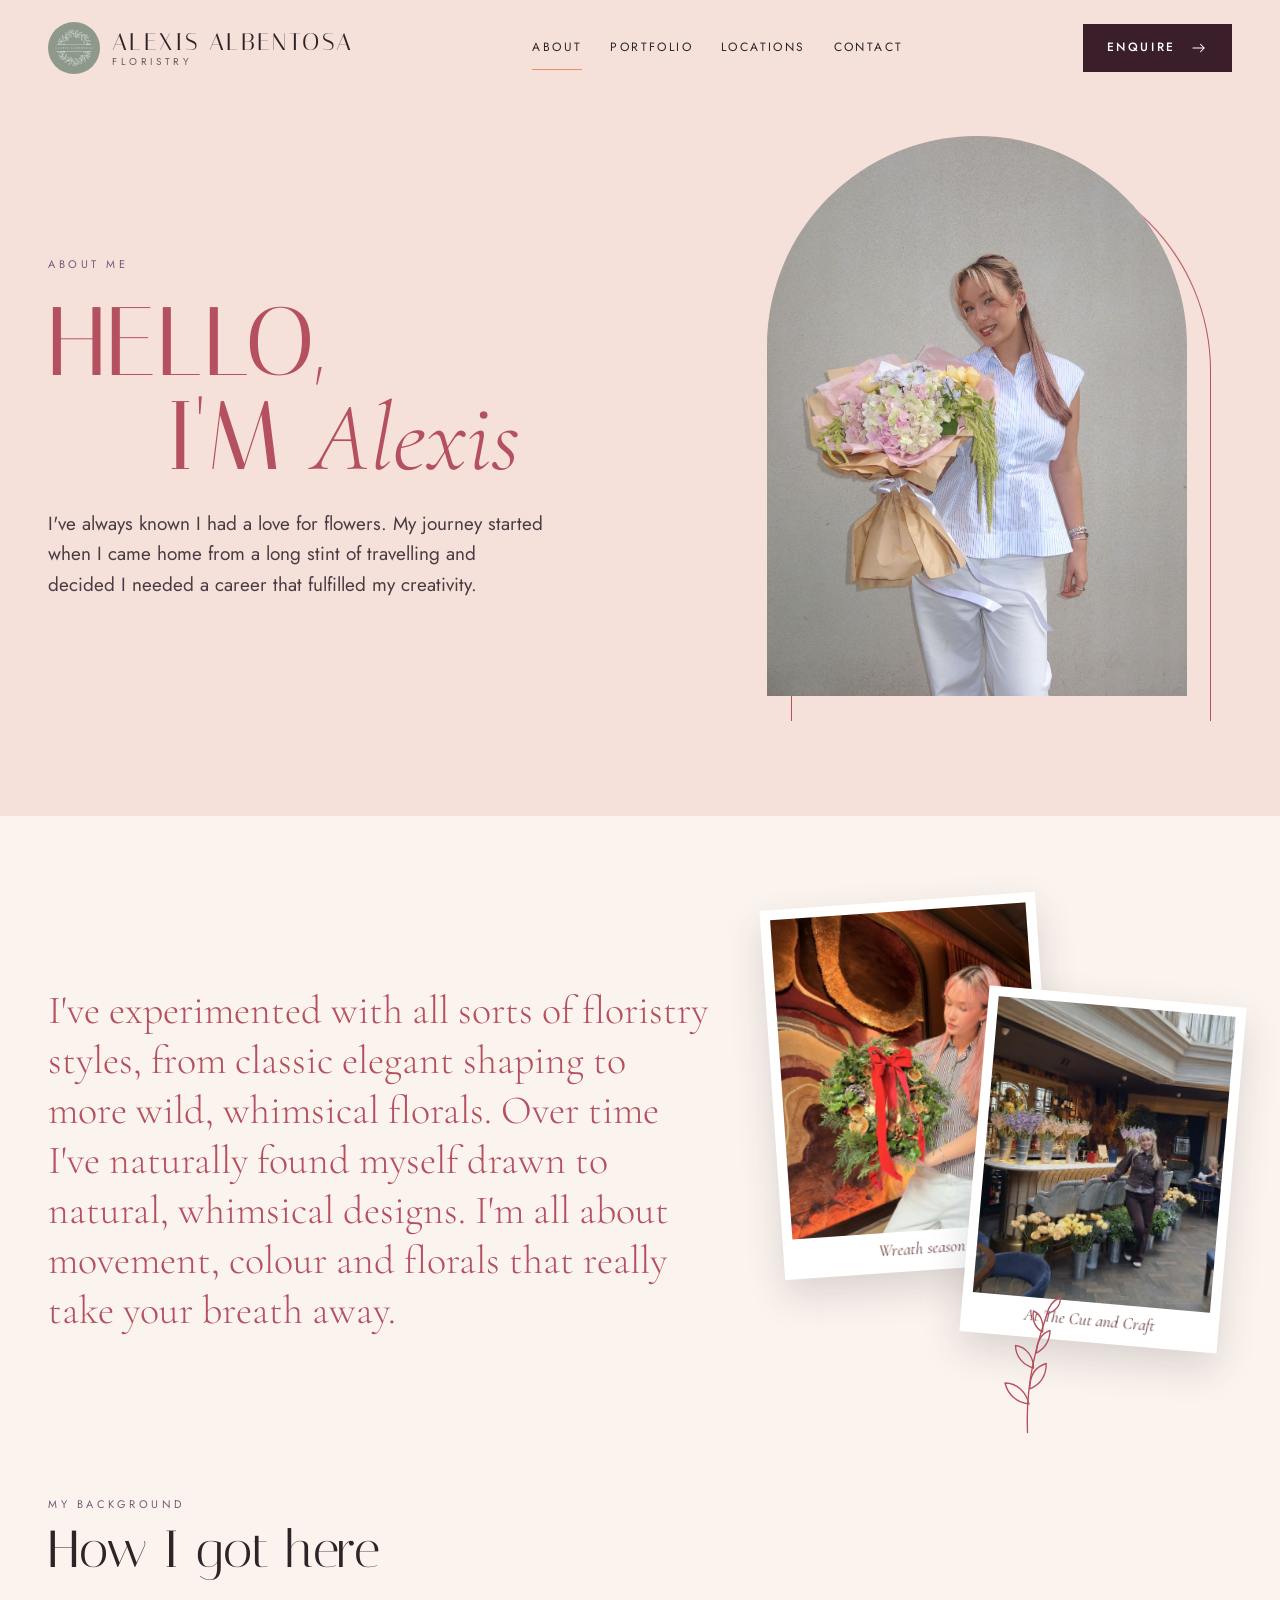
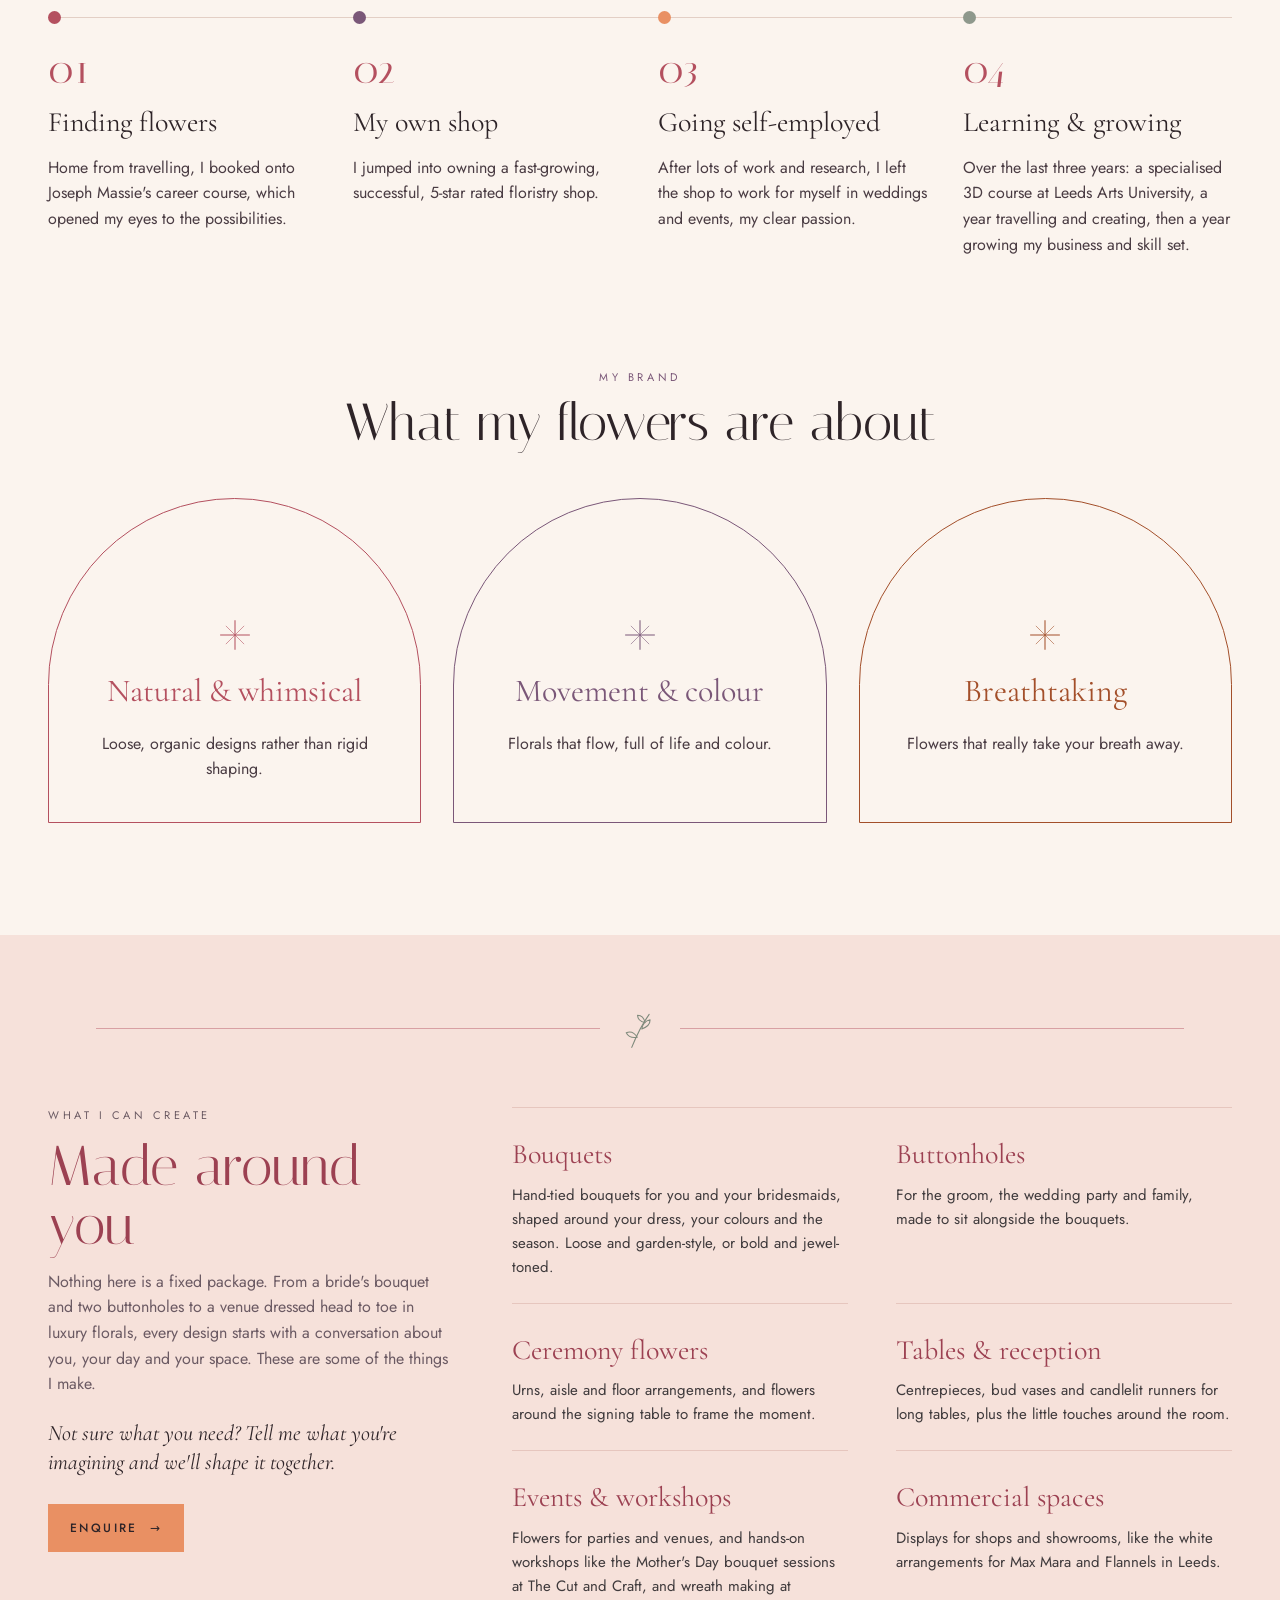
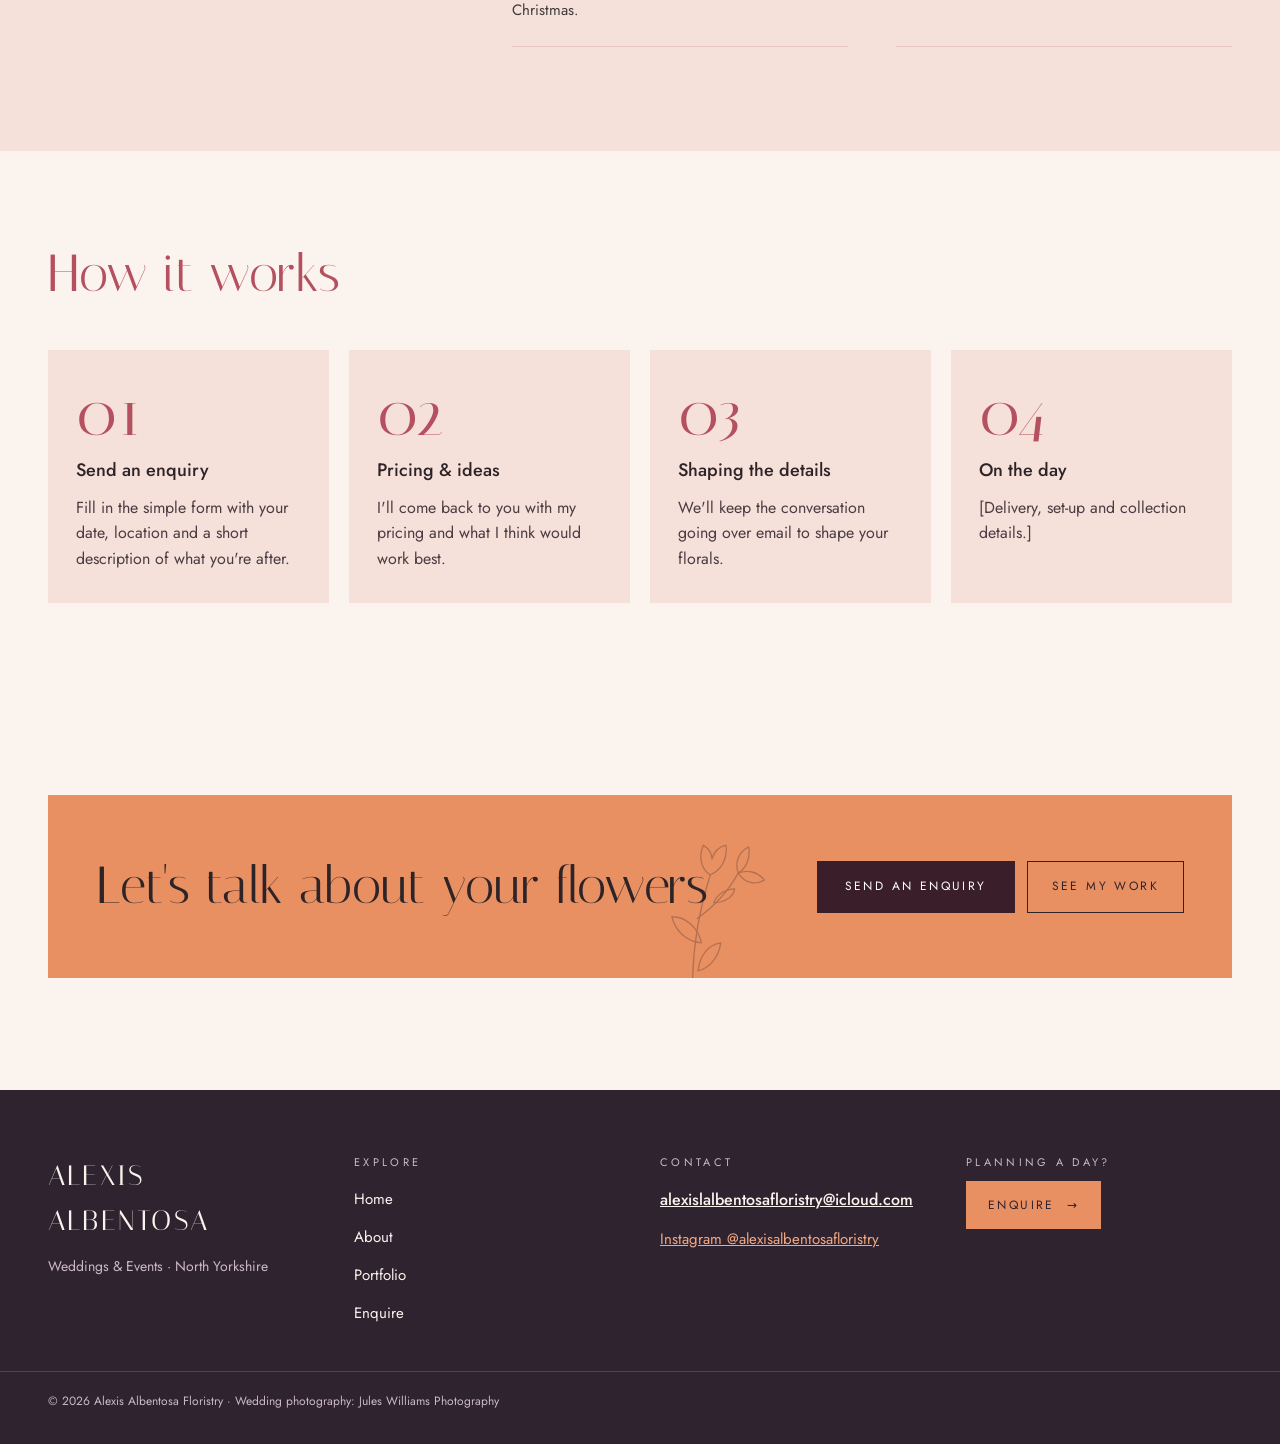
==== about.html @ 4d74b139 "Stop browsers using stale styles after an update; match headline sizes Version the stylesheet and sc" ====
<!doctype html>
<html lang="en-GB">
<head>
<meta charset="utf-8">
<meta name="viewport" content="width=device-width, initial-scale=1, viewport-fit=cover">
<title>About Alexis — brand &amp; what I make</title>
<meta name="description" content="Meet Alexis Albentosa: her story, her natural and whimsical style, what she creates and how working together works.">
<link rel="icon" href="assets/img/logo.jpg">
<link rel="preconnect" href="https://fonts.googleapis.com">
<link rel="preconnect" href="https://fonts.gstatic.com" crossorigin>
<link href="https://fonts.googleapis.com/css2?family=Italiana&amp;family=Cormorant+Garamond:ital,wght@0,300;0,400;0,500;1,300;1,400&amp;family=Jost:wght@400;500&amp;display=swap" rel="stylesheet">
<link rel="stylesheet" href="assets/css/styles.css?v=2">
<link rel="stylesheet" href="assets/css/motion.css?v=2">
<script src="assets/js/motion.js?v=2"></script>
<script src="assets/js/main.js?v=2" defer></script>
</head>
<body data-page="about">
<a class="skip-link" href="#main">Skip to content</a>

<!-- HERO (blush) -->
<div class="bg-blush">
  <header class="container site-header">
    <a class="brand" href="index.html">
      <img class="brand__logo" src="assets/img/logo.jpg" alt="Alexis Albentosa Floristry logo">
      <span class="brand__text"><span class="brand__name">Alexis Albentosa</span><span class="brand__sub">Floristry</span></span>
    </a>
    <nav class="site-nav" aria-label="Main">
      <a href="about.html" aria-current="page">About</a>
      <a href="portfolio.html">Portfolio</a>
      <a href="index.html#based">Locations</a>
      <a href="enquire.html">Contact</a>
    </nav>
    <a class="btn btn--aubergine header-cta" href="enquire.html">Enquire<svg width="18" height="18" viewBox="0 0 24 24" fill="none" stroke="currentColor" stroke-width="1.4" stroke-linecap="round" stroke-linejoin="round" aria-hidden="true"><path d="M4 12h15M14 7l5 5-5 5"/></svg></a>
    <button type="button" class="menu-btn" aria-expanded="false" aria-controls="site-drawer" aria-label="Menu">
      <svg width="26" height="14" viewBox="0 0 26 14" fill="none" stroke="currentColor" stroke-width="1.4" aria-hidden="true"><path d="M1 2h24M9 12h16"/></svg>
    </button>
  </header>

  <section class="container page-hero">
    <div class="page-hero__text">
      <p class="eyebrow">About me</p>
      <h1 class="display about-title" data-reveal="lines">
        <span>Hello,</span>
        <span class="end indent">I'm <em>Alexis</em></span>
      </h1>
      <p class="lede" data-reveal>I've always known I had a love for flowers. My journey started when I came home from a long stint of travelling and decided I needed a career that fulfilled my creativity.</p>
    </div>
    <div class="portrait-wrap">
      <div class="portrait">
        <div class="portrait__frame" aria-hidden="true" data-parallax="0.06"></div>
        <div class="photo arch tint-rose" data-bloom><img src="assets/img/photos/d16edcd1bd0f742bc64da8c0286dc173.jpg" alt="Alexis holding an oversized hand-tied bouquet" loading="lazy"></div>
      </div>
    </div>
  </section>
</div>

<main id="main">
  <!-- STORY + BACKGROUND (tabs on phones, a timeline on desktop) -->
  <section class="container story">
    <div class="story__intro">
      <p class="story__lead" data-reveal>I've experimented with all sorts of floristry styles, from classic elegant shaping to more wild, whimsical florals. Over time I've naturally found myself drawn to natural, whimsical designs. I'm all about movement, colour and florals that really take your breath away.</p>
      <div class="polaroids" role="group" aria-label="Photos of Alexis at work">
        <figure class="polaroid polaroid--a" data-parallax="0.03">
          <div class="photo"><img src="assets/img/photos/d4f5a9ab42677315caf0d96b61931836.jpg" alt="Alexis holding a Christmas wreath with a red ribbon" loading="lazy"></div>
          <figcaption>Wreath season</figcaption>
        </figure>
        <figure class="polaroid polaroid--b" data-parallax="0.08">
          <div class="photo"><img src="assets/img/photos/9e3b22141fc504bd6c6349dd900f5ee5.jpg" alt="Alexis at The Cut and Craft, surrounded by buckets of flowers" loading="lazy"></div>
          <figcaption>At The Cut and Craft</figcaption>
        </figure>
        <svg class="botanical" data-draw aria-hidden="true" width="70" height="116" viewBox="0 0 120 200" fill="none" stroke="#b4505f" stroke-width="1.8" stroke-linecap="round" stroke-linejoin="round"><path pathLength="1" d="M58 198C56 150 62 104 84 40"/><path pathLength="1" d="M60 160c-16-2-28-12-32-28 16 0 28 12 32 28z"/><path pathLength="1" d="M61 140c14-6 22-18 22-34-14 4-22 16-22 34z"/><path pathLength="1" d="M66 112c-14-4-24-16-24-30 14 2 24 14 24 30z"/><path pathLength="1" d="M70 92c12-6 18-18 18-30-12 4-18 16-18 30z"/><path pathLength="1" d="M78 64c-10-6-14-16-12-28 10 4 14 16 12 28z"/><path pathLength="1" d="M84 40c2-10 8-18 18-22 0 10-6 18-18 22z"/></svg>
      </div>
    </div>

    <div class="story__background">
      <div class="story__head">
        <svg class="botanical m-only" data-draw data-sway aria-hidden="true" width="64" height="106" viewBox="0 0 120 200" fill="none" stroke="#b4505f" stroke-width="2" stroke-linecap="round" stroke-linejoin="round"><path pathLength="1" d="M58 198C56 150 62 104 84 40"/><path pathLength="1" d="M60 160c-16-2-28-12-32-28 16 0 28 12 32 28z"/><path pathLength="1" d="M61 140c14-6 22-18 22-34-14 4-22 16-22 34z"/><path pathLength="1" d="M66 112c-14-4-24-16-24-30 14 2 24 14 24 30z"/><path pathLength="1" d="M70 92c12-6 18-18 18-30-12 4-18 16-18 30z"/><path pathLength="1" d="M78 64c-10-6-14-16-12-28 10 4 14 16 12 28z"/><path pathLength="1" d="M84 40c2-10 8-18 18-22 0 10-6 18-18 22z"/></svg>
        <p class="eyebrow">My background</p>
        <h2 class="h2" data-reveal>How I got here</h2>
      </div>

      <div class="tabs m-only" role="tablist" aria-label="My background" data-reveal>
        <button type="button" class="tab" role="tab" id="tab-1" aria-controls="chapter-1" aria-label="Chapter 1">01</button>
        <button type="button" class="tab" role="tab" id="tab-2" aria-controls="chapter-2" aria-label="Chapter 2">02</button>
        <button type="button" class="tab" role="tab" id="tab-3" aria-controls="chapter-3" aria-label="Chapter 3">03</button>
        <button type="button" class="tab" role="tab" id="tab-4" aria-controls="chapter-4" aria-label="Chapter 4">04</button>
      </div>
      <div class="tabpanels m-only">
        <div class="tabpanel" role="tabpanel" id="chapter-1" aria-labelledby="tab-1">
          <span class="tabpanel__kicker">Chapter 1</span>
          <h3 class="h3">Finding flowers</h3>
          <p>Home from travelling, I booked onto Joseph Massie's career course, which opened my eyes to the possibilities.</p>
        </div>
        <div class="tabpanel" role="tabpanel" id="chapter-2" aria-labelledby="tab-2" hidden>
          <span class="tabpanel__kicker">Chapter 2</span>
          <h3 class="h3">My own shop</h3>
          <p>I jumped into owning a fast-growing, successful, 5-star rated floristry shop.</p>
        </div>
        <div class="tabpanel" role="tabpanel" id="chapter-3" aria-labelledby="tab-3" hidden>
          <span class="tabpanel__kicker">Chapter 3</span>
          <h3 class="h3">Going self-employed</h3>
          <p>After lots of work and research, I left the shop to work for myself in weddings and events, my clear passion.</p>
        </div>
        <div class="tabpanel" role="tabpanel" id="chapter-4" aria-labelledby="tab-4" hidden>
          <span class="tabpanel__kicker">Chapter 4 · The last three years</span>
          <h3 class="h3">Learning &amp; growing</h3>
          <p>I completed a specialised 3D course at Leeds Arts University, spent a year travelling and creating, then a year growing my business and my floristry skill set.</p>
        </div>
        <button type="button" class="text-btn" data-tab-next>Next chapter →</button>
      </div>

      <ol class="timeline d-only">
        <li data-reveal>
          <span class="timeline__dot" aria-hidden="true"></span>
          <span class="timeline__num">01</span>
          <h3 class="h3">Finding flowers</h3>
          <p>Home from travelling, I booked onto Joseph Massie's career course, which opened my eyes to the possibilities.</p>
        </li>
        <li data-reveal>
          <span class="timeline__dot" aria-hidden="true" style="background: var(--Purple)"></span>
          <span class="timeline__num">02</span>
          <h3 class="h3">My own shop</h3>
          <p>I jumped into owning a fast-growing, successful, 5-star rated floristry shop.</p>
        </li>
        <li data-reveal>
          <span class="timeline__dot" aria-hidden="true" style="background: var(--peach)"></span>
          <span class="timeline__num">03</span>
          <h3 class="h3">Going self-employed</h3>
          <p>After lots of work and research, I left the shop to work for myself in weddings and events, my clear passion.</p>
        </li>
        <li data-reveal>
          <span class="timeline__dot" aria-hidden="true" style="background: var(--matteGreen)"></span>
          <span class="timeline__num">04</span>
          <h3 class="h3">Learning &amp; growing</h3>
          <p>Over the last three years: a specialised 3D course at Leeds Arts University, a year travelling and creating, then a year growing my business and skill set.</p>
        </li>
      </ol>
    </div>
  </section>

  <!-- MY BRAND — swipe on phones, three arches on desktop -->
  <section class="container values" data-carousel>
    <div class="values__head">
      <p class="eyebrow">My brand</p>
      <h2 class="h2" data-reveal>What my flowers are about</h2>
    </div>
    <div class="track" data-track role="region" aria-roledescription="carousel" aria-label="Brand values" tabindex="0">
      <div class="value-card" data-slide data-reveal>
        <svg class="sparkle" width="28" height="28" viewBox="0 0 28 28" fill="none" aria-hidden="true"><path d="M14 1v26M1 14h26" stroke-width="0.9"/><path d="M6 6l16 16M22 6L6 22" stroke-width="0.5"/></svg>
        <h3 class="h3">Natural &amp; whimsical</h3>
        <p>Loose, organic designs rather than rigid shaping.</p>
      </div>
      <div class="value-card value-card--purple" data-slide data-reveal>
        <svg class="sparkle" width="28" height="28" viewBox="0 0 28 28" fill="none" aria-hidden="true"><path d="M14 1v26M1 14h26" stroke-width="0.9"/><path d="M6 6l16 16M22 6L6 22" stroke-width="0.5"/></svg>
        <h3 class="h3">Movement &amp; colour</h3>
        <p>Florals that flow, full of life and colour.</p>
      </div>
      <div class="value-card value-card--rust" data-slide data-reveal>
        <svg class="sparkle" width="28" height="28" viewBox="0 0 28 28" fill="none" aria-hidden="true"><path d="M14 1v26M1 14h26" stroke-width="0.9"/><path d="M6 6l16 16M22 6L6 22" stroke-width="0.5"/></svg>
        <h3 class="h3">Breathtaking</h3>
        <p>Flowers that really take your breath away.</p>
      </div>
    </div>
    <div class="carousel__bar">
      <div class="dots" data-dots></div>
      <div class="carousel__arrows">
        <button type="button" class="icon-btn" data-prev aria-label="Previous"><svg width="16" height="16" viewBox="0 0 16 16" fill="none" stroke="currentColor" stroke-width="1.4" aria-hidden="true"><path d="M10 3L5 8l5 5"/></svg></button>
        <button type="button" class="icon-btn icon-btn--solid" data-next aria-label="Next"><svg width="16" height="16" viewBox="0 0 16 16" fill="none" stroke="currentColor" stroke-width="1.4" aria-hidden="true"><path d="M6 3l5 5-5 5"/></svg></button>
      </div>
    </div>
  </section>

  <!-- WHAT I CAN CREATE (blush, with a botanical divider) — examples, not fixed packages -->
  <section class="bg-blush">
    <div class="divider" aria-hidden="true"><span></span><svg data-draw data-sway width="44" height="44" viewBox="0 0 48 48" fill="none" stroke="#7f8a7c" stroke-width="1.2" stroke-linecap="round" stroke-linejoin="round"><path pathLength="1" d="M15 44c4-10 9-22 19-36"/><path pathLength="1" d="M21 33c-6 1-10-1-12-5 5-2 9 0 12 5z"/><path pathLength="1" d="M26 24c1-6 4-9 9-10 0 5-3 8-9 10z"/><path pathLength="1" d="M29.5 17c-5-1-8-4-8.2-8 4 .2 7.2 3.2 8.2 8z"/></svg><span></span></div>
    <div class="container make">
      <div class="make__intro">
        <p class="eyebrow eyebrow--muted">What I can create</p>
        <h2 class="h2 h2--wine" data-reveal>Made around you</h2>
        <p>Nothing here is a fixed package. From a bride's bouquet and two buttonholes to a venue dressed head to toe in luxury florals, every design starts with a conversation about you, your day and your space. These are some of the things I make.</p>
        <p class="make__note d-only">Not sure what you need? Tell me what you're imagining and we'll shape it together.</p>
        <a class="btn btn--peach d-only" href="enquire.html">Enquire <span aria-hidden="true">→</span></a>
      </div>

      <div class="make__mobile m-only" data-carousel>
        <ul class="track" data-track role="region" aria-roledescription="carousel" aria-label="What I can create" tabindex="0">
          <li class="make-tile" data-slide data-reveal>
            <svg data-draw width="52" height="52" viewBox="0 0 48 48" fill="none" stroke="#e99063" stroke-width="1.3" stroke-linecap="round" stroke-linejoin="round" aria-hidden="true"><path pathLength="1" d="M24 44V26M24 44l-7-16M24 44l7-16"/><path pathLength="1" d="M24 26a4 4 0 1 0 0-8 4 4 0 0 0 0 8z"/><path pathLength="1" d="M17 28a3.5 3.5 0 1 0 0-7 3.5 3.5 0 0 0 0 7zM31 28a3.5 3.5 0 1 0 0-7 3.5 3.5 0 0 0 0 7z"/><path pathLength="1" d="M20 37h8"/></svg>
            <h3 class="h3">Bouquets</h3>
            <p>Hand-tied for you and your bridesmaids, shaped around your dress, colours and the season.</p>
          </li>
          <li class="make-tile" data-slide data-reveal>
            <svg data-draw width="52" height="52" viewBox="0 0 48 48" fill="none" stroke="#7f8a7c" stroke-width="1.3" stroke-linecap="round" stroke-linejoin="round" aria-hidden="true"><path pathLength="1" d="M24 22a5 5 0 1 0 0-10 5 5 0 0 0 0 10z"/><path pathLength="1" d="M24 22v18"/><path pathLength="1" d="M24 32c-5 0-8-3-8-7 5 0 8 3 8 7z"/><path pathLength="1" d="M24 29c4 0 7-2.5 7-6-4 0-7 2.5-7 6z"/></svg>
            <h3 class="h3">Buttonholes</h3>
            <p>For the groom, the wedding party and family, made to match the bouquets.</p>
          </li>
          <li class="make-tile" data-slide data-reveal>
            <svg data-draw width="52" height="52" viewBox="0 0 48 48" fill="none" stroke="#a89d1c" stroke-width="1.3" stroke-linecap="round" stroke-linejoin="round" aria-hidden="true"><path pathLength="1" d="M15 28h18l-3.5 10h-11z"/><path pathLength="1" d="M20.5 38v4h7v-4"/><path pathLength="1" d="M19 28c-3-6-1-12 5-15M29 28c3-6 1-12-5-15"/><path pathLength="1" d="M24 28V12"/></svg>
            <h3 class="h3">Ceremony flowers</h3>
            <p>Urns, aisle and floor arrangements, and flowers around the signing table.</p>
          </li>
          <li class="make-tile" data-slide data-reveal>
            <svg data-draw width="52" height="52" viewBox="0 0 48 48" fill="none" stroke="#7a5778" stroke-width="1.3" stroke-linecap="round" stroke-linejoin="round" aria-hidden="true"><path pathLength="1" d="M6 41h36"/><path pathLength="1" d="M14 41c-3-3-3-8 0-11h5c3 3 3 8 0 11z"/><path pathLength="1" d="M16.5 30v-9M16.5 21a3 3 0 1 0 0-6 3 3 0 0 0 0 6z"/><path pathLength="1" d="M30 41V25h4v16M32 25v-3M32 19c-1.2 1-1.2 2 0 3 1.2-1 1.2-2 0-3z"/></svg>
            <h3 class="h3">Tables &amp; reception</h3>
            <p>Centrepieces, bud vases and candlelit runners for long tables.</p>
          </li>
          <li class="make-tile" data-slide data-reveal>
            <svg data-draw width="52" height="52" viewBox="0 0 48 48" fill="none" stroke="#e99063" stroke-width="1.3" stroke-linecap="round" stroke-linejoin="round" aria-hidden="true"><path pathLength="1" d="M24 33a12 12 0 1 1 0.01 0"/><path pathLength="1" d="M28.1 9.7Q28.5 13.1 31.7 13.9Q31.4 10.5 28.1 9.7zM34.4 15.0Q32.5 17.8 34.5 20.5Q36.4 17.7 34.4 15.0zM35.8 23.1Q32.6 24.0 32.4 27.4Q35.6 26.4 35.8 23.1zM31.7 30.2Q28.6 28.8 26.3 31.3Q29.4 32.6 31.7 30.2zM16.3 30.2Q17.1 26.9 14.3 25.1Q13.5 28.3 16.3 30.2zM12.2 23.1Q14.9 21.1 13.9 17.9Q11.2 19.9 12.2 23.1zM13.6 15.0Q17.0 15.2 18.3 12.1Q15.0 11.9 13.6 15.0zM19.9 9.7Q22.3 12.0 25.3 10.6Q22.9 8.2 19.9 9.7z"/><path pathLength="1" d="M24 33c-3-3-7-3-7 0s4 1 7 0zM24 33c3-3 7-3 7 0s-4 1-7 0zM24 33l-4 9M24 33l4 9"/></svg>
            <h3 class="h3">Events &amp; workshops</h3>
            <p>Party and venue flowers, plus workshops like Mother's Day bouquets and Christmas wreaths.</p>
          </li>
          <li class="make-tile" data-slide data-reveal>
            <svg data-draw width="52" height="52" viewBox="0 0 48 48" fill="none" stroke="#9c4152" stroke-width="1.3" stroke-linecap="round" stroke-linejoin="round" aria-hidden="true"><path pathLength="1" d="M9 18h30l-3.5-8h-23z"/><path pathLength="1" d="M11 18v24h26V18"/><path pathLength="1" d="M15 42V26h8v16"/><path pathLength="1" d="M30 32c-2.5-2-2.5-6 0-8 2.5 2 2.5 6 0 8zM30 32v4"/></svg>
            <h3 class="h3">Commercial spaces</h3>
            <p>Displays for shops and showrooms, like Max Mara and Flannels in Leeds.</p>
          </li>
        </ul>
        <div class="carousel__bar">
          <div class="dots" data-dots></div>
          <div class="carousel__arrows">
            <button type="button" class="icon-btn" data-prev aria-label="Previous idea"><svg width="16" height="16" viewBox="0 0 16 16" fill="none" stroke="currentColor" stroke-width="1.4" aria-hidden="true"><path d="M10 3L5 8l5 5"/></svg></button>
            <button type="button" class="icon-btn icon-btn--solid" data-next aria-label="Next idea"><svg width="16" height="16" viewBox="0 0 16 16" fill="none" stroke="currentColor" stroke-width="1.4" aria-hidden="true"><path d="M6 3l5 5-5 5"/></svg></button>
          </div>
        </div>
        <p class="make__note" data-reveal>Not sure what you need? Tell me what you're imagining and we'll shape it together.</p>
        <a class="btn btn--peach" href="enquire.html">Enquire</a>
      </div>

      <div class="make-list d-only">
        <div data-reveal><h3 class="h3">Bouquets</h3><p>Hand-tied bouquets for you and your bridesmaids, shaped around your dress, your colours and the season. Loose and garden-style, or bold and jewel-toned.</p></div>
        <div data-reveal><h3 class="h3">Buttonholes</h3><p>For the groom, the wedding party and family, made to sit alongside the bouquets.</p></div>
        <div data-reveal><h3 class="h3">Ceremony flowers</h3><p>Urns, aisle and floor arrangements, and flowers around the signing table to frame the moment.</p></div>
        <div data-reveal><h3 class="h3">Tables &amp; reception</h3><p>Centrepieces, bud vases and candlelit runners for long tables, plus the little touches around the room.</p></div>
        <div data-reveal><h3 class="h3">Events &amp; workshops</h3><p>Flowers for parties and venues, and hands-on workshops like the Mother's Day bouquet sessions at The Cut and Craft, and wreath making at Christmas.</p></div>
        <div data-reveal><h3 class="h3">Commercial spaces</h3><p>Displays for shops and showrooms, like the white arrangements for Max Mara and Flannels in Leeds.</p></div>
      </div>
    </div>
  </section>

  <!-- HOW IT WORKS — swipe on phones, four across on desktop -->
  <section class="bg-cream" data-carousel>
    <div class="container process">
      <div class="process__head">
        <h2 class="h2 h2--rose" data-reveal>How it works</h2>
        <span class="counter m-only" data-counter></span>
      </div>
      <ol class="track" data-track role="region" aria-roledescription="carousel" aria-label="How it works" tabindex="0">
        <li class="step-card" data-slide data-reveal><span class="step-card__num">01</span><strong>Send an enquiry</strong><span>Fill in the simple form with your date, location and a short description of what you're after.</span></li>
        <li class="step-card" data-slide data-reveal><span class="step-card__num">02</span><strong>Pricing &amp; ideas</strong><span>I'll come back to you with my pricing and what I think would work best.</span></li>
        <li class="step-card" data-slide data-reveal><span class="step-card__num">03</span><strong>Shaping the details</strong><span>We'll keep the conversation going over email to shape your florals.</span></li>
        <li class="step-card" data-slide data-reveal><span class="step-card__num">04</span><strong>On the day</strong><span>[Delivery, set-up and collection details.]</span></li>
      </ol>
      <div class="carousel__bar">
        <div class="dots" data-dots></div>
        <div class="carousel__arrows">
          <button type="button" class="icon-btn icon-btn--rose" data-prev aria-label="Previous step"><svg width="16" height="16" viewBox="0 0 16 16" fill="none" stroke="currentColor" stroke-width="1.4" aria-hidden="true"><path d="M10 3L5 8l5 5"/></svg></button>
          <button type="button" class="icon-btn icon-btn--rose icon-btn--solid" data-next aria-label="Next step"><svg width="16" height="16" viewBox="0 0 16 16" fill="none" stroke="currentColor" stroke-width="1.4" aria-hidden="true"><path d="M6 3l5 5-5 5"/></svg></button>
        </div>
      </div>
    </div>
  </section>

  <!-- CTA -->
  <section class="container cta-band">
    <div class="cta-band__panel" data-reveal>
      <h2 class="h2" data-reveal>Let's talk about your flowers</h2>
      <svg class="botanical" data-draw data-sway aria-hidden="true" width="90" height="124" viewBox="0 0 160 220" fill="none" stroke="#2e2428" stroke-width="1.8" stroke-linecap="round" stroke-linejoin="round"><path pathLength="1" d="M58 220C56 172 62 122 78 72"/><path pathLength="1" d="M78 72c-10-6-14-20-8-34 6 4 10 10 10 16 2-8 8-14 16-16 2 14-4 28-18 34z"/><path pathLength="1" d="M68 150c-18-2-30-14-34-30 16 0 30 12 34 30z"/><path pathLength="1" d="M64 182c14-4 24-16 26-32-14 2-24 14-26 32z"/><path pathLength="1" d="M63 122C80 110 98 92 110 70"/><path pathLength="1" d="M110 70c-4-12 0-24 12-30 2 12-2 24-12 30z"/><path pathLength="1" d="M110 70c10-4 22-2 30 8-10 6-22 4-30-8z"/><path pathLength="1" d="M82 104c4-10 14-16 24-16-2 10-12 16-24 16z"/></svg>
      <div class="cta-band__actions">
        <a class="btn btn--plum" href="enquire.html">Send an enquiry</a>
        <a class="btn btn--outline" href="portfolio.html">See my work</a>
      </div>
    </div>
  </section>
</main>

<footer class="site-footer">
  <div class="container site-footer__inner">
    <div class="site-footer__brand">
      <span class="site-footer__name">Alexis Albentosa</span>
      <span class="site-footer__tagline d-only">Weddings &amp; Events · North Yorkshire</span>
    </div>
    <nav class="site-footer__nav" aria-label="Footer">
      <span class="site-footer__label d-only">Explore</span>
      <a href="index.html">Home</a>
      <a href="about.html">About</a>
      <a href="portfolio.html">Portfolio</a>
      <a href="enquire.html">Enquire</a>
    </nav>
    <div class="site-footer__contact">
      <span class="site-footer__label">Contact</span>
      <a class="site-footer__email" href="mailto:alexislalbentosafloristry@icloud.com">alexislalbentosafloristry@icloud.com</a>
      <a class="site-footer__social" href="https://www.instagram.com/alexisalbentosafloristry/" target="_blank" rel="noopener">Instagram @alexisalbentosafloristry</a>
    </div>
    <div class="site-footer__cta d-only">
      <span class="site-footer__label">Planning a day?</span>
      <a class="btn" href="enquire.html">Enquire <span aria-hidden="true">→</span></a>
    </div>
  </div>
  <p class="site-footer__copy">© 2026 Alexis Albentosa Floristry · Wedding photography: Jules Williams Photography<span class="m-only"> · Weddings &amp; Events · North Yorkshire</span></p>
</footer>

<!-- MENU DRAWER (phones and tablets) -->
<button type="button" class="drawer-overlay" tabindex="-1" aria-label="Close menu" data-drawer-close></button>
<div id="site-drawer" class="drawer" role="dialog" aria-modal="true" aria-label="Site menu">
  <div class="drawer__head">
    <a class="drawer__brand" href="index.html">
      <img src="assets/img/logo.jpg" alt="Alexis Albentosa Floristry — home">
      <span class="drawer__brand-text"><span class="drawer__brand-name">Alexis Albentosa</span><span class="drawer__brand-sub">Floristry</span></span>
    </a>
    <button type="button" class="drawer__close" aria-label="Close menu" data-drawer-close>
      <svg width="24" height="24" viewBox="0 0 24 24" fill="none" stroke="currentColor" stroke-width="1.5" stroke-linecap="round" aria-hidden="true"><path d="M5 5l14 14M19 5L5 19"/></svg>
    </button>
  </div>
  <nav class="drawer__nav" aria-label="Main">
    <ul>
      <li><a class="drawer__link" href="about.html" data-nav="about">
        <svg width="32" height="32" viewBox="0 0 48 48" fill="none" stroke="currentColor" stroke-width="1.6" stroke-linecap="round" stroke-linejoin="round" aria-hidden="true"><path d="M15 44c4-10 9-22 19-36"/><path d="M21 33c-6 1-10-1-12-5 5-2 9 0 12 5z"/><path d="M26 24c1-6 4-9 9-10 0 5-3 8-9 10z"/><path d="M29.5 17c-5-1-8-4-8.2-8 4 .2 7.2 3.2 8.2 8z"/></svg>
        <span class="drawer__label">About</span>
        <svg width="20" height="20" viewBox="0 0 24 24" fill="none" stroke="currentColor" stroke-width="1.4" stroke-linecap="round" stroke-linejoin="round" aria-hidden="true"><path d="M4 12h15M14 7l5 5-5 5"/></svg>
      </a></li>
      <li><a class="drawer__link" href="enquire.html" data-nav="enquire">
        <svg width="32" height="32" viewBox="0 0 48 48" fill="none" stroke="currentColor" stroke-width="1.6" stroke-linecap="round" stroke-linejoin="round" aria-hidden="true"><path d="M25 44c0-9-1.5-17-5-24"/><path d="M23.5 31c3-4 7-6.5 11.5-6.5"/><circle cx="19" cy="14" r="1.8"/><ellipse cx="19" cy="9.2" rx="2" ry="3"/><ellipse cx="19" cy="9.2" rx="2" ry="3" transform="rotate(72 19 14)"/><ellipse cx="19" cy="9.2" rx="2" ry="3" transform="rotate(144 19 14)"/><ellipse cx="19" cy="9.2" rx="2" ry="3" transform="rotate(216 19 14)"/><ellipse cx="19" cy="9.2" rx="2" ry="3" transform="rotate(288 19 14)"/><circle cx="36" cy="24" r="1.5"/><circle cx="33" cy="20" r="1.2"/><path d="M24.5 37c-5 .2-8-2.5-8.5-6 4 0 7 2.4 8.5 6z"/></svg>
        <span class="drawer__label">Contact</span>
        <svg width="20" height="20" viewBox="0 0 24 24" fill="none" stroke="currentColor" stroke-width="1.4" stroke-linecap="round" stroke-linejoin="round" aria-hidden="true"><path d="M4 12h15M14 7l5 5-5 5"/></svg>
      </a></li>
      <li><a class="drawer__link" href="index.html#based" data-locations>
        <svg width="32" height="32" viewBox="0 0 48 48" fill="none" stroke="currentColor" stroke-width="1.6" stroke-linecap="round" stroke-linejoin="round" aria-hidden="true"><path d="M24 44s-11.5-11.5-11.5-21a11.5 11.5 0 0 1 23 0c0 9.5-11.5 21-11.5 21z"/><path d="M24 30V17.5"/><path d="M24 24c-3.2 0-5.2-2-5.4-5 3 0 5.2 2 5.4 5z"/><path d="M24 21.5c.2-3 2.2-5 5.2-5.2 0 3-2.2 5-5.2 5.2z"/></svg>
        <span class="drawer__label">Locations</span>
        <svg width="20" height="20" viewBox="0 0 24 24" fill="none" stroke="currentColor" stroke-width="1.4" stroke-linecap="round" stroke-linejoin="round" aria-hidden="true"><path d="M4 12h15M14 7l5 5-5 5"/></svg>
      </a></li>
      <li><a class="drawer__link" href="portfolio.html" data-nav="work">
        <svg width="32" height="32" viewBox="0 0 48 48" fill="none" stroke="currentColor" stroke-width="1.6" stroke-linecap="round" stroke-linejoin="round" aria-hidden="true"><path d="M24 15c-5-3-11-4-17-3v26c6-1 12 0 17 3 5-3 11-4 17-3V12c-6-1-12 0-17 3z"/><path d="M24 15v26"/><path d="M30 32c0-6.5 3-10.5 8-11.5 0 6.5-3 10.5-8 11.5z"/><path d="M30 32l5.5-7.5"/><path d="M11 19c3.5-.4 6.5.2 9 1.5M11 24c3.5-.4 6.5.2 9 1.5"/></svg>
        <span class="drawer__label">Portfolio</span>
        <svg width="20" height="20" viewBox="0 0 24 24" fill="none" stroke="currentColor" stroke-width="1.4" stroke-linecap="round" stroke-linejoin="round" aria-hidden="true"><path d="M4 12h15M14 7l5 5-5 5"/></svg>
      </a></li>
    </ul>
  </nav>
  <div class="drawer__foot">
    <svg class="drawer__botanical" aria-hidden="true" width="150" height="206" viewBox="0 0 160 220" fill="none" stroke="#C99A9A" stroke-width="1.3" stroke-linecap="round" stroke-linejoin="round"><path d="M58 220C56 172 62 122 78 72"/><path d="M78 72c-10-6-14-20-8-34 6 4 10 10 10 16 2-8 8-14 16-16 2 14-4 28-18 34z"/><path d="M74 54c2-6 4-10 6-14"/><path d="M68 150c-18-2-30-14-34-30 16 0 30 12 34 30z"/><path d="M64 182c14-4 24-16 26-32-14 2-24 14-26 32z"/><path d="M63 122C80 110 98 92 110 70"/><path d="M110 70c-4-12 0-24 12-30 2 12-2 24-12 30z"/><path d="M110 70c10-4 22-2 30 8-10 6-22 4-30-8z"/><path d="M82 104c4-10 14-16 24-16-2 10-12 16-24 16z"/></svg>
    <div class="drawer__tagline">
      <span aria-hidden="true"></span>
      <p>Beautiful flowers for life's special moments</p>
    </div>
    <a class="drawer__cta" href="enquire.html">Enquire<svg width="20" height="20" viewBox="0 0 24 24" fill="none" stroke="currentColor" stroke-width="1.4" stroke-linecap="round" stroke-linejoin="round" aria-hidden="true"><path d="M4 12h15M14 7l5 5-5 5"/></svg></a>
    <a class="drawer__social" href="https://www.instagram.com/alexisalbentosafloristry/" target="_blank" rel="noopener" aria-label="Instagram @alexisalbentosafloristry (opens in a new tab)"><svg width="18" height="18" viewBox="0 0 24 24" fill="none" stroke="currentColor" stroke-width="1.4" stroke-linecap="round" stroke-linejoin="round" aria-hidden="true"><rect x="3" y="3" width="18" height="18" rx="5"/><circle cx="12" cy="12" r="4"/><circle cx="17.5" cy="6.5" r="0.6" fill="currentColor"/></svg>@alexisalbentosafloristry</a>
  </div>
</div>
</body>
</html>
---- assets/css/styles.css ----
/* Alexis Albentosa Floristry — site styles
   Mobile-first. The desktop layout takes over at 1024px (see the @media blocks in each section). */

/* ---------- Tokens ---------- */
:root {
  /* Design-system palette */
  --peach: #e99063;
  --matteGreen: #8e988c;
  --WarmWhite: #c3b9b0;
  --RosePink: #d49193;
  --CitrusGreen: #c6bb25;
  --Purple: #7a5778;
  --box-shape: 6px;

  /* Site palette */
  --cream: #fbf4ee;
  --blush: #f6e1da;
  --ink: #2e2428;
  --body: #4a3c43;
  --muted: #6b5a63;
  --rose: #b4505f;
  --rose-deep: #8f3d4b;
  --wine: #9c4152;
  --rust: #a34f2a;
  --plum: #2f2330;
  --aubergine: #3a1f2a;
  --aubergine-hover: #52303f;
  --peach-light: #f2a983;
  --lilac: #cdb9c6;
  --rule: #ead9cf;
  --rule-blush: #e9cbc1;
  --rule-dark: #54424f;
  --field-line: #9a7b88;
  --ring: #e3b7b4;
  --sage-ink: #7f8a7c;
  --charcoal: #3f3a3c;

  /* Photo backdrops (show while photos load) */
  --tint-peach: #f3d3c1;
  --tint-rose: #ecd0d0;
  --tint-sage: #d6dbd4;
  --tint-lilac: #dccfd9;
  --tint-citrus: #ece8b8;

  /* Drawer */
  --drawer-bg: #f9e6e0;
  --drawer-ink: #7a2e3a;
  --drawer-line: #e8cfc6;

  --font-display: 'Italiana', Georgia, serif;
  --font-serif: 'Cormorant Garamond', Georgia, serif;
  --font-sans: 'Jost', system-ui, sans-serif;

  --arch: 999px 999px 0 0;
}

/* ---------- Base ---------- */
*, *::before, *::after { box-sizing: border-box; }

body {
  margin: 0;
  min-height: 100vh;
  background: var(--cream);
  color: var(--ink);
  font-family: var(--font-sans);
  font-size: 16px;
  line-height: 1.6;
  overflow-x: hidden;
}

img { max-width: 100%; display: block; }
a { color: var(--rose); }
a:hover { color: var(--ink); }
button { font-family: inherit; }
button:disabled { opacity: .3; cursor: default; }
h1, h2, h3, p, figure, blockquote, dl, dd { margin: 0; }
body.is-locked { overflow: hidden; }
[hidden] { display: none !important; }

.skip-link {
  position: absolute; left: 12px; top: -60px; z-index: 1000;
  padding: 10px 16px; background: var(--plum); color: var(--cream);
}
.skip-link:focus { top: 12px; }

:focus-visible { outline: 2px solid var(--rose); outline-offset: 2px; }
.site-footer :focus-visible { outline-color: var(--peach-light); }

/* Show one layout or the other */
@media (min-width: 1024px) { .m-only { display: none !important; } }
@media (max-width: 1023px) { .d-only { display: none !important; } }

/* ---------- Layout ---------- */
.container { max-width: 1120px; margin: 0 auto; padding-left: 20px; padding-right: 20px; }
.bg-blush { background: var(--blush); }
.bg-cream { background: var(--cream); }
.stack { display: flex; flex-direction: column; }
@media (min-width: 1024px) {
  .container { max-width: 1280px; padding-left: 48px; padding-right: 48px; }
}

/* ---------- Type ---------- */
.eyebrow { font-size: 10px; line-height: 1.5; letter-spacing: 0.3em; text-transform: uppercase; color: var(--Purple); }
.eyebrow--muted { color: var(--muted); }

.display {
  font-family: var(--font-display); font-weight: 400;
  line-height: 0.98; letter-spacing: 0.01em;
  text-transform: uppercase; color: var(--rose);
  display: flex; flex-direction: column;
}
.display em { font-family: var(--font-serif); font-weight: 300; font-style: italic; text-transform: none; }
.display .end { align-self: flex-end; }

.h2 { font-family: var(--font-display); font-weight: 400; font-size: 40px; line-height: 1.1; }
.h2--rose { color: var(--rose); }
.h2--wine { color: var(--wine); }
.h3 { font-family: var(--font-serif); font-weight: 400; font-size: 28px; }
.lede { font-size: 17px; color: var(--body); }
.counter { font-size: 11px; letter-spacing: 0.2em; color: var(--muted); }

.text-link {
  align-self: flex-start; padding: 12px 0;
  font-size: 11px; letter-spacing: 0.24em; text-transform: uppercase; color: var(--ink);
}

@media (min-width: 1024px) {
  .eyebrow { font-size: 11px; letter-spacing: 0.32em; }
  .display { line-height: 0.96; letter-spacing: 0; }
  .display .end { align-self: auto; }
  .display .indent { padding-left: 1.2em; }
  .h2 { font-size: 52px; line-height: 1.05; }
  .lede { font-size: 19px; }
  .text-link { letter-spacing: 0.26em; }
}

/* ---------- Buttons ---------- */
.btn {
  min-height: 48px; display: inline-flex; align-items: center; gap: 12px;
  padding: 0 24px; border: none; text-decoration: none; cursor: pointer;
  font-size: 12px; letter-spacing: 0.16em; text-transform: uppercase;
}
.btn--plum { background: var(--plum); color: var(--cream); }
.btn--plum:hover { color: var(--cream); background: #3d2e3e; }
.btn--aubergine { background: var(--aubergine); color: #fff; font-weight: 500; letter-spacing: 0.22em; gap: 14px; }
.btn--aubergine:hover { background: var(--aubergine-hover); color: #fff; }
.btn--outline { background: transparent; border: 1px solid var(--ink); color: var(--ink); padding: 0 20px; }
.btn--peach { background: var(--peach); color: var(--ink); padding: 0 22px; font-weight: 500; letter-spacing: 0.2em; }
.btn--peach:hover { color: var(--ink); }
.btn--lg { min-height: 52px; padding: 0 28px; }

.icon-btn {
  width: 44px; height: 44px; flex: 0 0 44px; border-radius: 50%;
  display: flex; align-items: center; justify-content: center; cursor: pointer;
  border: 1px solid var(--ink); background: transparent; color: var(--ink);
}
.icon-btn--solid { background: var(--ink); color: var(--cream); }
.icon-btn--rose { border-color: var(--rose-deep); color: var(--rose-deep); }
.icon-btn--rose.icon-btn--solid { border-color: var(--rose); background: var(--rose); color: #fff; }
.icon-btn--plum.icon-btn--solid { border-color: var(--plum); background: var(--plum); color: var(--cream); }

/* ---------- Photos & shapes ---------- */
.photo { position: relative; overflow: hidden; background: var(--tint-peach); }
.photo img { position: absolute; inset: 0; width: 100%; height: 100%; object-fit: cover; }
.arch { border-radius: var(--arch); }
.pill { border-radius: 999px; }
.tint-peach { background: var(--tint-peach); }
.tint-rose { background: var(--tint-rose); }
.tint-sage { background: var(--tint-sage); }
.tint-lilac { background: var(--tint-lilac); }
.tint-citrus { background: var(--tint-citrus); }

.sparkle { display: block; }
.botanical { position: absolute; pointer-events: none; }

/* ---------- Header ---------- */
.site-header { display: flex; align-items: center; justify-content: space-between; gap: 12px; padding-top: 14px; padding-bottom: 14px; }
.brand { display: flex; align-items: center; gap: 10px; min-height: 48px; text-decoration: none; color: var(--ink); }
.brand:hover { color: var(--ink); }
.brand__logo { width: 44px; height: 44px; border-radius: 50%; object-fit: cover; }
.brand__text { display: flex; flex-direction: column; line-height: 1.1; }
.brand__name { font-family: var(--font-display); font-size: 20px; letter-spacing: 0.1em; text-transform: uppercase; }
.brand__sub { font-size: 10px; letter-spacing: 0.34em; text-transform: uppercase; color: var(--muted); }
.menu-btn {
  width: 48px; height: 48px; display: flex; align-items: center; justify-content: center;
  border: none; background: transparent; cursor: pointer; color: var(--ink);
}
.site-nav, .header-cta { display: none; }

@media (min-width: 1024px) {
  .site-header { flex-wrap: wrap; gap: 16px 32px; padding-top: 22px; padding-bottom: 22px; }
  .brand { gap: 12px; }
  .brand__logo { width: 52px; height: 52px; }
  .brand__name { font-size: 24px; }
  .brand__sub { letter-spacing: 0.36em; }
  .menu-btn { display: none; }
  .site-nav { display: flex; flex-wrap: wrap; align-items: center; gap: 0 28px; }
  .site-nav a {
    padding: 12px 0; border-bottom: 1px solid transparent; text-decoration: none; color: var(--ink);
    font-size: 12px; letter-spacing: 0.2em; text-transform: uppercase;
  }
  .site-nav a:hover, .site-nav a[aria-current="page"] { border-bottom-color: var(--peach); }
  .header-cta { display: inline-flex; }
}

/* ---------- Drawer (phones and tablets) ---------- */
.drawer-overlay {
  position: fixed; inset: 0; z-index: 900; margin: 0; padding: 0; border: none; cursor: pointer;
  background: rgba(0, 0, 0, 0.4);
  opacity: 0; visibility: hidden; pointer-events: none;
  transition: opacity 300ms ease-out, visibility 0s linear 300ms;
}
.drawer {
  position: fixed; top: 0; right: 0; bottom: 0; z-index: 901;
  width: clamp(264px, 70vw, 400px); max-width: 100vw;
  display: flex; flex-direction: column; overflow: hidden;
  background: var(--drawer-bg); color: var(--drawer-ink);
  padding-right: env(safe-area-inset-right);
  transform: translateX(100%); visibility: hidden;
  transition: transform 300ms ease-out, visibility 0s linear 300ms;
}
.is-menu-open .drawer-overlay { opacity: 1; visibility: visible; pointer-events: auto; transition: opacity 300ms ease-out, visibility 0s; }
.is-menu-open .drawer { transform: translateX(0); visibility: visible; transition: transform 300ms ease-out, visibility 0s; }
@media (prefers-reduced-motion: reduce) {
  .drawer, .drawer-overlay { transition-duration: 0ms !important; transition-delay: 0ms !important; }
}
@media (min-width: 1024px) { .drawer, .drawer-overlay { display: none; } }

.drawer__head { display: flex; align-items: center; justify-content: space-between; gap: 10px; padding: max(16px, env(safe-area-inset-top)) 18px 14px 20px; }
.drawer__brand { display: flex; align-items: center; gap: 10px; min-width: 0; min-height: 48px; text-decoration: none; color: var(--drawer-ink); }
.drawer__brand:hover { color: var(--drawer-ink); }
.drawer__brand img { flex: 0 0 40px; width: 40px; height: 40px; border-radius: 50%; object-fit: cover; }
.drawer__brand-text { display: flex; flex-direction: column; line-height: 1.1; min-width: 0; }
.drawer__brand-name { font-family: var(--font-display); font-size: 16px; letter-spacing: 0.08em; text-transform: uppercase; white-space: nowrap; overflow: hidden; text-overflow: ellipsis; }
.drawer__brand-sub { font-size: 9px; letter-spacing: 0.34em; text-transform: uppercase; }
.drawer__close {
  flex: 0 0 44px; width: 44px; height: 44px; display: flex; align-items: center; justify-content: center;
  border: none; background: transparent; color: var(--drawer-ink); cursor: pointer; border-radius: 50%;
}

.drawer__nav { flex: 1 1 auto; min-height: 0; overflow-y: auto; padding: 4px 20px 8px; position: relative; z-index: 1; }
.drawer__nav ul { margin: 0; padding: 0; list-style: none; display: flex; flex-direction: column; }
.drawer__nav li { border-bottom: 1px solid var(--drawer-line); }
.drawer__link { display: flex; align-items: center; gap: 14px; min-height: 58px; padding: 6px 0; text-decoration: none; color: var(--drawer-ink); }
.drawer__link:hover { color: var(--drawer-ink); }
.drawer__link > svg:first-child { flex: 0 0 32px; }
.drawer__link > svg:last-child { flex: 0 0 20px; }
.drawer__label { flex: 1 1 auto; min-width: 0; font-family: var(--font-serif); font-size: 23px; line-height: 1.2; }
.drawer__link[aria-current="page"] .drawer__label { font-style: italic; font-weight: 500; }

.drawer__foot { flex: 0 0 auto; position: relative; padding: 14px 20px calc(20px + env(safe-area-inset-bottom)); display: flex; flex-direction: column; gap: 16px; }
.drawer__botanical { position: absolute; left: -22px; bottom: 54px; opacity: 0.6; pointer-events: none; }
.drawer__tagline { position: relative; align-self: flex-end; display: flex; flex-direction: column; align-items: flex-start; gap: 10px; max-width: 150px; padding-top: 4px; }
.drawer__tagline span { display: block; width: 28px; height: 1px; background: var(--drawer-ink); }
.drawer__tagline p { font-size: 9px; line-height: 2; letter-spacing: 0.3em; text-transform: uppercase; color: var(--drawer-ink); }
.drawer__cta {
  display: flex; align-items: center; justify-content: space-between; gap: 12px; min-height: 56px; padding: 0 22px;
  position: relative; text-decoration: none; color: #fff; background: var(--aubergine);
  font-size: 13px; font-weight: 500; letter-spacing: 0.24em; text-transform: uppercase;
  transition: background 200ms ease-out;
}
.drawer__cta:hover, .drawer__cta:focus-visible, .drawer__cta:active { background: var(--aubergine-hover); color: #fff; }
.drawer__social {
  position: relative; display: flex; align-items: center; justify-content: center; gap: 8px;
  min-height: 44px; margin-top: -4px; font-size: 13px; color: var(--drawer-ink); text-decoration: none;
}
.drawer__social:hover { color: var(--drawer-ink); }

/* ---------- Carousels ---------- */
.track {
  position: relative; display: flex; gap: 14px; overflow-x: auto;
  scroll-snap-type: x mandatory; scrollbar-width: none; overscroll-behavior-x: contain;
}
.track::-webkit-scrollbar { display: none; }
.track > * { scroll-snap-align: start; }
ul.track, ol.track { margin: 0; padding: 0; list-style: none; }
.carousel__bar { display: flex; align-items: center; justify-content: space-between; gap: 12px; }
.carousel__arrows { display: flex; align-items: center; gap: 8px; }
.dots { display: flex; align-items: center; gap: 2px; }
.dot { width: 28px; height: 28px; padding: 0; border: none; background: transparent; display: flex; align-items: center; justify-content: center; cursor: pointer; }
.dot span { display: block; width: 6px; height: 6px; border-radius: 999px; background: #d9b8b5; transition: width .3s, background .3s; }
.dot[aria-current="true"] span { width: 22px; background: var(--rose); }
.dots--dark .dot span { background: rgba(47, 35, 48, 0.35); }
.dots--dark .dot[aria-current="true"] span { background: var(--plum); }

/* On desktop the swipe tracks lay out as grids */
@media (min-width: 1024px) {
  .track { display: grid; overflow: visible; scroll-snap-type: none; }
  .track > * { scroll-snap-align: none; }
  .carousel__bar { display: none; }
}

/* ---------- Moving text band ---------- */
.marquee { overflow: hidden; border-bottom: 1px solid var(--rule); padding: 20px 0; background: var(--cream); }
.marquee__band {
  display: flex; align-items: center; gap: 0.45em; width: max-content; white-space: nowrap; padding-right: 0.45em;
  font-family: var(--font-display); font-size: clamp(34px, 6vw, 76px); line-height: 1.1; text-transform: uppercase; color: var(--rose);
}
.marquee__band em { font-family: var(--font-serif); font-weight: 300; text-transform: none; }
.marquee__band .dot-sep { color: var(--peach); }
@media (min-width: 1024px) { .marquee { padding: 28px 0; } }

/* ---------- Reviews (shared card) ---------- */
.review { margin: 0; background: #fff; color: var(--ink); padding: 22px; display: flex; flex-direction: column; gap: 10px; }
.review__head { display: flex; justify-content: space-between; align-items: center; }
.review__who { display: flex; align-items: center; gap: 10px; }
.review__avatar { width: 40px; height: 40px; border-radius: 50%; background: var(--tint-rose); }
.review__who strong { font-weight: 500; }
.review__stars { color: var(--rust); font-size: 14px; letter-spacing: 0.1em; }
.review p { font-family: var(--font-serif); font-style: italic; font-size: 20px; line-height: 1.35; }
.review--cream { background: var(--cream); }
.review--peach { background: var(--peach); }
.review--peach .review__avatar { background: var(--cream); }
.review--peach .review__stars { color: var(--ink); }
@media (min-width: 1024px) {
  .review { padding: 28px; gap: 14px; }
  .review__avatar { width: 44px; height: 44px; }
  .review p { font-size: 22px; }
}

/* ---------- Footer ---------- */
.site-footer { background: var(--plum); color: var(--cream); }
.site-footer__inner { display: flex; flex-direction: column; gap: 28px; padding-top: 40px; padding-bottom: 20px; }
.site-footer__brand { display: flex; flex-direction: column; gap: 12px; margin-bottom: -18px; }
.site-footer__name { font-family: var(--font-display); font-size: 24px; letter-spacing: 0.08em; text-transform: uppercase; }
.site-footer__tagline { font-size: 14px; color: var(--lilac); }
.site-footer__label { font-size: 10px; letter-spacing: 0.3em; text-transform: uppercase; color: var(--lilac); }
.site-footer__contact { display: flex; flex-direction: column; gap: 10px; }
.site-footer__contact .site-footer__label { padding-top: 8px; }
.site-footer__email { padding: 4px 0; font-size: 16px; font-weight: 500; color: var(--cream); }
.site-footer__social { padding: 4px 0; font-size: 14px; color: var(--peach-light); }
.site-footer a:hover { color: var(--cream); }
.site-footer__nav { order: 3; display: flex; flex-wrap: wrap; gap: 0 20px; align-content: flex-start; }
.site-footer__nav a { min-height: 44px; display: inline-flex; align-items: center; font-size: 14px; color: var(--cream); text-decoration: none; }
.site-footer__cta { display: flex; flex-direction: column; gap: 10px; }
.site-footer__cta .btn { align-self: flex-start; background: var(--peach); color: var(--plum); padding: 0 22px; letter-spacing: 0.2em; }
.site-footer__copy { margin: 0; padding: 0 20px 24px; text-align: center; font-size: 12px; color: var(--lilac); }

@media (min-width: 1024px) {
  .site-footer__inner {
    display: grid; grid-template-columns: repeat(auto-fit, minmax(200px, 1fr)); gap: 40px;
    padding-top: 64px; padding-bottom: 40px;
  }
  .site-footer__brand { margin-bottom: 0; }
  .site-footer__name { font-size: 28px; }
  .site-footer__label { font-size: 11px; }
  .site-footer__nav { order: 0; flex-direction: column; flex-wrap: nowrap; gap: 2px; }
  .site-footer__nav .site-footer__label { padding-bottom: 8px; }
  .site-footer__nav a { min-height: 0; display: block; padding: 6px 0; font-size: 15px; }
  .site-footer__contact { gap: 2px; }
  .site-footer__contact .site-footer__label { padding-top: 0; padding-bottom: 8px; }
  .site-footer__email { padding: 6px 0; }
  .site-footer__social { padding: 6px 0; font-size: 15px; }
  .site-footer__copy {
    max-width: 1280px; margin: 0 auto; padding: 20px 48px 32px;
    border-top: 1px solid var(--rule-dark); text-align: left;
  }
}

/* =========================================================
   Home
   ========================================================= */
.hero { padding-top: 24px; padding-bottom: 56px; display: flex; flex-direction: column; gap: 28px; }
.hero__text { display: flex; flex-direction: column; gap: 10px; }
.hero__title { font-size: clamp(46px, 12vw, 128px); }
.hero__lede { margin-top: 6px; }
.hero__ctas { display: flex; flex-wrap: wrap; gap: 14px; padding-top: 6px; }
.hero__ctas .btn--outline { min-height: 52px; padding: 0 26px; letter-spacing: 0.22em; }
.hero__ctas .btn--aubergine { min-height: 52px; padding: 0 28px; }
.hero__body { display: flex; flex-wrap: wrap; gap: 28px; align-items: flex-start; }
.hero__pair { flex: 1 1 320px; min-width: 0; display: grid; grid-template-columns: repeat(2, minmax(0, 1fr)); gap: 14px; padding-bottom: 48px; }
.hero__pair figure { display: flex; flex-direction: column; gap: 8px; }
.hero__pair figure:nth-child(2) { margin-top: 48px; }
.hero__pair .photo { aspect-ratio: 3 / 4; }
.hero__pair figcaption { font-family: var(--font-serif); font-size: 18px; color: #6b3f41; }
.hero__pair figcaption a { color: #6b3f41; text-decoration: none; }
.hero__side { flex: 1 1 320px; min-width: 0; display: grid; grid-template-columns: repeat(2, minmax(0, 1fr)); gap: 18px; align-items: end; }

.cta-arch {
  border: 1px solid var(--rose); border-bottom: none; border-radius: var(--arch); aspect-ratio: 3 / 4.6;
  display: flex; flex-direction: column; align-items: center; justify-content: flex-end; overflow: hidden; text-align: center;
}
.cta-arch .sparkle { margin-bottom: 12px; }
.cta-arch p { margin: 0 14px 16px; font-family: var(--font-serif); font-size: 21px; line-height: 1.2; color: var(--rose); }
.cta-arch a {
  align-self: stretch; min-height: 48px; display: flex; align-items: center; justify-content: space-between; padding: 0 14px;
  background: var(--plum); color: var(--cream); text-decoration: none; font-size: 12px; letter-spacing: 0.16em; text-transform: uppercase;
}

.stats { margin: 0; padding: 0; list-style: none; display: flex; flex-direction: column; gap: 18px; }
.stats li { display: flex; gap: 10px; align-items: center; }
.stats__icon { flex: 0 0 38px; height: 38px; background: var(--cream); display: flex; align-items: center; justify-content: center; border-radius: 4px; }
.stats__text { display: flex; flex-direction: column; line-height: 1.2; }
.stats__text strong { font-family: var(--font-display); font-weight: 400; font-size: 24px; }
.stats__text strong.sm { font-size: 20px; line-height: 1.1; }
.stats__text span { font-size: 11px; color: var(--muted); }
.stats-strip { border-top: 1px solid var(--rule-blush); }
.stats-strip .stats { margin: 0 auto; display: grid; grid-template-columns: repeat(auto-fit, minmax(240px, 1fr)); gap: 24px; padding-top: 28px; padding-bottom: 28px; }
.stats-strip li { gap: 14px; }
.stats-strip .stats__icon { flex-basis: 44px; height: 44px; }
.stats-strip .stats__icon svg { width: 18px; height: 18px; }
.stats-strip .stats__text strong { font-size: 28px; }
.stats-strip .stats__text span { font-size: 12px; }

@media (min-width: 1024px) {
  .hero { flex-direction: row; flex-wrap: wrap; align-items: center; gap: 56px; padding-top: 32px; padding-bottom: 72px; }
  .hero__text { flex: 1 1 520px; min-width: 0; gap: 24px; }
  /* The design's 7.6vw, capped at its 1440px size so lines never break on wider screens */
  .hero__title { font-size: clamp(64px, 7.6vw, 109px); }
  .hero__title > span { white-space: nowrap; }
  .hero__title .indent { padding-left: 1.1em; }
  .hero__lede { margin-top: 0; max-width: 480px; }
  .hero__body { flex: 1 1 520px; min-width: 0; display: grid; grid-template-columns: repeat(3, minmax(0, 1fr)); gap: 18px; align-items: start; padding-bottom: 40px; }
  .hero__pair, .hero__side { display: contents; }
  .hero__pair figure { gap: 10px; }
  .hero__pair figure:nth-child(2) { margin-top: 72px; }
  .hero__pair .photo { aspect-ratio: 3 / 4.4; }
  .hero__pair figcaption { font-size: 20px; }
  .cta-arch { margin-top: 28px; aspect-ratio: 3 / 4.8; }
  .cta-arch .sparkle { width: 32px; height: 32px; margin-bottom: 14px; }
  .cta-arch p { margin: 0 16px 18px; font-size: 23px; }
  .cta-arch a { padding: 0 16px; background: var(--aubergine); color: #fff; font-size: 11px; letter-spacing: 0.2em; }
}

/* What I do */
.what { padding-top: 64px; padding-bottom: 48px; display: flex; flex-direction: column; gap: 24px; }
.section-head { display: flex; flex-wrap: wrap; gap: 16px 40px; align-items: flex-end; justify-content: space-between; }
.section-head > .stack { gap: 8px; flex: 1 1 300px; }
.section-head > p { flex: 1 1 280px; color: var(--body); }
.section-head .h2 { line-height: 1.08; }
.what .track { padding-top: 4px; }
.service-card { flex: 0 0 min(78%, 340px); display: flex; flex-direction: column; gap: 14px; text-decoration: none; color: var(--ink); position: relative; }
.service-card:hover { color: var(--ink); }
.service-card .photo { aspect-ratio: 4 / 4.6; }
.service-card__tag { position: absolute; z-index: 1; top: 26px; left: 2px; transform: rotate(-38deg); font-family: var(--font-serif); font-style: italic; font-size: 15px; color: var(--rust); }
.service-card__meta { display: flex; justify-content: space-between; align-items: baseline; }
.service-card__title { font-family: var(--font-display); font-size: 26px; }
.service-card__view { font-size: 11px; letter-spacing: 0.24em; text-transform: uppercase; color: var(--muted); }
@media (min-width: 1024px) {
  .what { padding-top: 96px; padding-bottom: 72px; gap: 40px; }
  .section-head { gap: 16px 64px; }
  .section-head > .stack { gap: 10px; flex: 1 1 420px; }
  .section-head > p { flex: 1 1 360px; max-width: 460px; font-size: 17px; }
  .section-head .h2 { line-height: 1.05; }
  .what .track { grid-template-columns: repeat(3, minmax(0, 1fr)); gap: 28px; padding-top: 0; }
  .service-card { gap: 16px; }
  .service-card__tag { top: 34px; left: 6px; font-size: 17px; }
  .service-card__title { font-size: 30px; }
}

/* Info with rings */
.info { padding-top: 32px; padding-bottom: 64px; display: flex; flex-wrap: wrap; align-items: center; gap: 48px; }
.info__text { flex: 1 1 320px; min-width: 0; display: flex; flex-direction: column; gap: 18px; }
.quote-lg { font-family: var(--font-serif); font-weight: 300; font-size: 30px; line-height: 1.2; color: var(--rose); }
.rings-wrap { flex: 1 1 280px; min-width: 0; display: flex; justify-content: center; padding: 36px 0; }
.rings { position: relative; width: 230px; height: 230px; }
.rings__ring { position: absolute; border: 1px solid var(--ring); border-radius: 50%; }
.rings__ring--outer { inset: -36px; }
.rings__ring--inner { inset: -18px; }
.rings .photo { position: absolute; inset: 0; border-radius: 50%; }
.rings .botanical { left: -58px; bottom: -40px; z-index: 1; width: 90px; height: 150px; }
@media (min-width: 1024px) {
  .info { padding-top: 48px; padding-bottom: 112px; gap: 72px; }
  .info__text { flex-basis: 520px; gap: 20px; }
  .quote-lg { font-size: 40px; }
  .rings-wrap { flex-basis: 380px; padding: 48px 0; }
  .rings { width: 300px; height: 300px; }
  .rings__ring--outer { inset: -48px; }
  .rings__ring--inner { inset: -24px; }
  .rings .botanical { left: -96px; bottom: -64px; width: 130px; height: 216px; stroke-width: 1.6; }
}

/* Gallery preview */
.gallery-preview { padding-top: 56px; padding-bottom: 64px; display: flex; flex-direction: column; gap: 24px; }
.gallery-preview__title { text-align: center; font-family: var(--font-display); font-weight: 400; font-size: clamp(44px, 11vw, 88px); line-height: 1; color: var(--rose); }
.gallery-preview .track { align-items: flex-start; gap: 12px; padding-bottom: 8px; }
.oval { flex: 0 0 min(40%, 200px); aspect-ratio: 3 / 5; border-radius: 999px; }
.oval.arch { border-radius: var(--arch); }
.oval.drop { margin-top: 44px; }
.gallery-preview .carousel__bar { justify-content: flex-end; }
.gallery-preview .text-link { align-self: center; color: var(--rose-deep); }
@media (max-width: 1023px) { .gallery-preview [data-parallax] { translate: none !important; } }
@media (min-width: 1024px) {
  .gallery-preview { padding-top: 88px; padding-bottom: 96px; gap: 40px; }
  .gallery-preview__title { font-size: 104px; }
  .gallery-preview .track { grid-template-columns: repeat(6, minmax(0, 1fr)); gap: 18px; padding-bottom: 24px; }
  .oval.drop { margin-top: 64px; }
  .gallery-preview .text-link { align-self: flex-end; }
}

/* Where I'm based */
.based-section { position: relative; overflow: hidden; background: var(--cream); color: var(--ink); }
.based-section > .botanical { right: -28px; top: 18px; width: 120px; height: 165px; opacity: 0.4; }
.based { padding-top: 64px; padding-bottom: 64px; display: flex; flex-direction: column; gap: 36px; }
.based__col { display: flex; flex-direction: column; gap: 32px; }
.based__head { display: flex; flex-direction: column; gap: 10px; text-align: center; align-items: center; }
.based__head .h2 { color: var(--rose); }
.facts { display: flex; flex-direction: column; gap: 22px; }
.facts > div { display: flex; flex-direction: column; gap: 4px; padding-bottom: 14px; border-bottom: 1px solid var(--rule); }
.facts dt { font-size: 10px; letter-spacing: 0.24em; text-transform: uppercase; color: var(--muted); }
.facts dd { font-family: var(--font-serif); font-size: 24px; color: var(--rose); }
.based__map { width: 100%; max-width: 420px; margin: 0 auto; }
.based__map svg { display: block; width: 100%; height: auto; overflow: hidden; }
@media (min-width: 1024px) {
  .based-section > .botanical { right: auto; top: auto; left: -36px; bottom: -30px; width: 200px; height: 275px; stroke-width: 1.4; }
  .based { flex-direction: row; flex-wrap: wrap; align-items: center; gap: 64px; padding-top: 96px; padding-bottom: 96px; }
  .based__col { flex: 1 1 440px; min-width: 0; }
  .based__head { gap: 12px; text-align: left; align-items: flex-start; }
  .based__head .h2 { font-size: 56px; }
  .facts > div { padding-bottom: 16px; }
  .facts dt { font-size: 11px; }
  .facts dd { font-size: 28px; }
  .based__map { flex: 1 1 420px; min-width: 0; max-width: 480px; }
}

/* Kind words (peach panel) */
.reviews { padding-top: 64px; padding-bottom: 72px; }
.reviews__panel { background: var(--peach); border-radius: 2px; padding: 36px 20px 24px; display: flex; flex-direction: column; gap: 20px; color: var(--ink); }
.reviews__head { display: flex; align-items: flex-end; justify-content: space-between; gap: 12px; }
.reviews__head .h2 { font-size: 38px; }
.reviews__panel .counter { color: var(--ink); }
.reviews .track { gap: 12px; padding-bottom: 12px; }
.reviews .review { flex: 0 0 min(88%, 420px); box-shadow: 0 8px 22px rgba(47, 35, 48, 0.12); }
.reviews__more { min-height: 48px; padding: 0 22px; letter-spacing: 0.2em; font-weight: 400; }
@media (min-width: 1024px) {
  .reviews { padding-top: 96px; padding-bottom: 112px; }
  .reviews__panel { border-radius: 0; padding: 56px 48px; gap: 36px; }
  .reviews__head { flex-wrap: wrap; gap: 16px; }
  .reviews__head > .stack { gap: 8px; }
  .reviews__head .h2 { font-size: 52px; line-height: 1.05; }
  .reviews .track { grid-template-columns: repeat(3, minmax(0, 1fr)); gap: 20px; padding-bottom: 0; align-items: start; }
  .reviews .review { box-shadow: 0 10px 28px rgba(47, 35, 48, 0.12); }
  .reviews .review:nth-child(2) { margin-top: 28px; }
}

/* =========================================================
   About
   ========================================================= */
.page-hero { padding-top: 24px; padding-bottom: 64px; display: flex; flex-wrap: wrap; align-items: center; gap: 40px; }
.page-hero__text { flex: 1 1 320px; min-width: 0; display: flex; flex-direction: column; gap: 18px; }
.about-title { font-size: clamp(48px, 13vw, 112px); }
.portrait-wrap { flex: 1 1 280px; min-width: 0; display: flex; justify-content: center; padding: 0 16px 16px 0; }
.portrait { position: relative; width: 100%; max-width: 340px; aspect-ratio: 3 / 4; }
.portrait__frame { position: absolute; inset: 16px -16px -16px 16px; border: 1px solid var(--rose); border-bottom: none; border-radius: var(--arch); }
.portrait .photo { position: absolute; inset: 0; }
@media (min-width: 1024px) {
  .page-hero { padding-top: 40px; padding-bottom: 96px; gap: 72px; }
  .page-hero__text { flex-basis: 520px; gap: 24px; }
  .about-title { font-size: clamp(64px, 7.6vw, 120px); }
  .page-hero .lede { max-width: 500px; }
  .portrait-wrap { flex-basis: 380px; padding: 0 24px 24px 0; }
  .portrait { max-width: 420px; }
  .portrait__frame { inset: 24px -24px -24px 24px; }
}

/* Story */
.story { max-width: 860px; padding-top: 64px; padding-bottom: 56px; display: flex; flex-direction: column; gap: 24px; }
.story__intro { display: flex; flex-wrap: wrap; align-items: center; gap: 40px 64px; }
.story__lead { flex: 1 1 380px; min-width: 0; font-family: var(--font-serif); font-weight: 300; font-size: 28px; line-height: 1.25; color: var(--rose); }
.polaroids { flex: 1 1 300px; min-width: 0; position: relative; height: 390px; max-width: 460px; width: 100%; margin: 0 auto; }
.polaroid {
  position: absolute; margin: 0; padding: 10px 10px 40px;
  background: #fff; box-shadow: 0 16px 36px rgba(47, 35, 48, 0.16);
}
.polaroid--a { left: 0; top: 0; width: 60%; rotate: -4deg; }
.polaroid--b { right: 0; bottom: 0; width: 56%; rotate: 5deg; }
.polaroid .photo { aspect-ratio: 4 / 5; background: var(--tint-rose); }
.polaroid figcaption { position: absolute; left: 0; right: 0; bottom: 9px; text-align: center; font-family: var(--font-serif); font-style: italic; font-size: 17px; color: #6b3f41; }
.polaroids .botanical { left: 44%; bottom: -26px; z-index: 3; width: 70px; height: 116px; }
.story__background { display: flex; flex-direction: column; gap: 24px; }
.story__head { position: relative; display: flex; flex-direction: column; gap: 8px; padding-top: 16px; }
.story__head .botanical { right: 0; bottom: -4px; }

.tabs { display: grid; grid-template-columns: repeat(4, minmax(0, 1fr)); border-bottom: 1px solid #e3cfc5; }
.tab {
  min-height: 56px; padding: 8px 4px; border: none; border-bottom: 2px solid transparent; margin-bottom: -1px;
  background: transparent; font-family: var(--font-display); font-size: 26px; cursor: pointer; color: var(--muted);
}
.tab[aria-selected="true"] { border-bottom-color: var(--rose); color: var(--rose); }
.tabpanels { min-height: 150px; display: flex; flex-direction: column; gap: 12px; }
.tabpanel { display: flex; flex-direction: column; gap: 6px; }
.tabpanel__kicker { font-size: 10px; letter-spacing: 0.24em; text-transform: uppercase; color: var(--Purple); }
.tabpanel .h3 { color: var(--rose); }
.tabpanel p { color: var(--body); }
.text-btn {
  align-self: flex-start; min-height: 44px; padding: 0; border: none; background: transparent; cursor: pointer;
  font-size: 11px; letter-spacing: 0.24em; text-transform: uppercase; color: var(--ink);
}

.timeline { margin: 0; padding: 0; list-style: none; display: grid; grid-template-columns: repeat(4, minmax(0, 1fr)); gap: 36px; border-top: 1px solid #e3cfc5; }
.timeline li { position: relative; padding-top: 32px; display: flex; flex-direction: column; gap: 10px; }
.timeline__dot { position: absolute; top: -7px; left: 0; width: 13px; height: 13px; border-radius: 50%; background: var(--rose); }
.timeline__num { font-family: var(--font-display); font-size: 40px; line-height: 1; color: var(--rose); }
.timeline p { color: var(--body); }

@media (min-width: 1024px) {
  .story { max-width: 1280px; padding-top: 104px; padding-bottom: 88px; gap: 96px; }
  .story__lead { font-size: 40px; }
  .polaroids { height: 480px; }
  .polaroids .botanical { left: 46%; bottom: -34px; width: 90px; height: 150px; }
  .story__background { gap: 40px; }
  .story__head { gap: 10px; padding-top: 0; }
}

/* Values */
.values { padding-top: 8px; padding-bottom: 64px; display: flex; flex-direction: column; gap: 24px; }
.values__head { display: flex; flex-direction: column; gap: 8px; }
.value-card {
  flex: 0 0 min(76%, 320px); border: 1px solid var(--rose); border-radius: var(--arch);
  padding: 80px 24px 28px; display: flex; flex-direction: column; align-items: center; gap: 10px; text-align: center;
  --accent: var(--rose);
}
.value-card--purple { --accent: var(--Purple); border-color: var(--Purple); }
.value-card--rust { --accent: var(--rust); border-color: var(--rust); }
.value-card .sparkle { stroke: var(--accent); }
.value-card .h3 { color: var(--accent); }
.value-card p { color: var(--body); }
@media (min-width: 1024px) {
  .values { padding-top: 24px; padding-bottom: 112px; gap: 48px; }
  .values__head { gap: 10px; text-align: center; align-items: center; }
  .values .track { grid-template-columns: repeat(3, minmax(0, 1fr)); gap: 32px; }
  .value-card { padding: 120px 32px 40px; gap: 14px; }
  .value-card .sparkle { width: 32px; height: 32px; }
  .value-card .h3 { font-size: 32px; }
}

/* What I can create */
.divider { max-width: 860px; margin: 0 auto; padding: 44px 20px 0; display: flex; align-items: center; gap: 18px; }
.divider span { flex: 1 1 auto; height: 1px; background: var(--rose); opacity: 0.45; }
.divider svg { flex: 0 0 44px; }
.make { max-width: 860px; padding-top: 28px; padding-bottom: 64px; display: flex; flex-direction: column; gap: 20px; }
.make__intro { display: flex; flex-direction: column; gap: 8px; }
.make__intro > p:not(.eyebrow):not(.make__note) { font-size: 14px; color: var(--muted); }
.make__mobile { display: contents; }
.make-tile {
  flex: 0 0 min(64%, 250px); background: var(--cream); border-radius: 999px 999px 4px 4px;
  padding: 44px 18px 24px; display: flex; flex-direction: column; align-items: center; gap: 8px; text-align: center;
}
.make-tile .h3 { font-weight: 500; font-size: 24px; line-height: 1.15; color: var(--wine); }
.make-tile p { font-size: 14px; line-height: 1.45; color: var(--charcoal); }
.make .track { gap: 12px; }
.make__note { margin: 8px 0 0; font-family: var(--font-serif); font-style: italic; font-size: 21px; line-height: 1.35; color: var(--ink); }
.make .btn--peach { align-self: flex-start; }
.make-list { display: grid; grid-template-columns: repeat(2, minmax(0, 1fr)); gap: 0 48px; border-top: 1px solid #e6c6be; }
.make-list > div { padding: 24px 0; border-bottom: 1px solid #e6c6be; display: flex; flex-direction: column; gap: 6px; }
.make-list .h3 { color: var(--wine); }
.make-list p { font-size: 15px; color: var(--charcoal); }
@media (min-width: 1024px) {
  .divider { max-width: 1184px; padding: 72px 48px 0; }
  .make { max-width: 1280px; padding-top: 56px; padding-bottom: 104px; flex-direction: row; flex-wrap: wrap; gap: 64px; }
  .make__intro { flex: 1 1 320px; min-width: 0; max-width: 400px; gap: 14px; }
  .make__intro .h2 { font-size: 56px; }
  .make__intro > p:not(.eyebrow):not(.make__note) { font-size: 16px; }
  .make__note { font-size: 22px; }
  .make .btn--peach { margin-top: 12px; }
  .make-list { flex: 2 1 560px; min-width: 0; align-self: flex-start; }
}

/* How it works */
.process { padding-top: 56px; padding-bottom: 56px; display: flex; flex-direction: column; gap: 22px; }
.process__head { display: flex; align-items: flex-end; justify-content: space-between; gap: 12px; }
.process .track { gap: 12px; }
.step-card { flex: 0 0 min(80%, 320px); background: var(--blush); padding: 24px; display: flex; flex-direction: column; gap: 8px; }
.step-card__num { font-family: var(--font-display); font-size: 56px; line-height: 1; color: var(--rose); }
.step-card strong { font-weight: 500; font-size: 18px; }
.step-card span:last-child { color: var(--body); }
@media (min-width: 1024px) {
  .process { padding-top: 96px; padding-bottom: 96px; gap: 48px; }
  .process .track { grid-template-columns: repeat(4, minmax(0, 1fr)); gap: 20px; }
  .step-card { padding: 32px 28px; gap: 10px; }
  .step-card__num { font-size: 64px; }
}

/* Peach call-to-action band */
.cta-band { padding-top: 56px; padding-bottom: 64px; }
.cta-band__panel {
  position: relative; overflow: hidden; background: var(--peach); padding: 44px 22px;
  display: flex; flex-direction: column; align-items: center; gap: 16px; text-align: center; color: var(--ink);
}
.cta-band__panel .h2 { font-size: 38px; }
.cta-band__panel .botanical { left: -18px; bottom: -14px; width: 90px; height: 124px; opacity: 0.3; }
.cta-band__actions { position: relative; display: flex; flex-wrap: wrap; justify-content: center; gap: 12px; }
@media (min-width: 1024px) {
  .cta-band { padding-top: 96px; padding-bottom: 112px; }
  .cta-band__panel { padding: 64px 48px; flex-direction: row; flex-wrap: wrap; justify-content: space-between; gap: 24px; text-align: left; }
  .cta-band__panel .h2 { font-size: 52px; line-height: 1.05; }
  .cta-band__panel .botanical { left: auto; right: 38%; bottom: -26px; width: 140px; height: 192px; opacity: 0.28; stroke-width: 1.5; }
  .cta-band__actions .btn { min-height: 52px; letter-spacing: 0.2em; }
  .cta-band__actions .btn--plum { padding: 0 28px; background: var(--aubergine); color: #fff; }
  .cta-band__actions .btn--outline { padding: 0 24px; }
}

/* =========================================================
   Portfolio
   ========================================================= */
.work-hero { padding-top: 24px; padding-bottom: 48px; display: flex; flex-direction: column; gap: 16px; }
.work-hero__title { display: flex; flex-direction: column; gap: 16px; }
.work-hero .display { font-size: clamp(48px, 13vw, 120px); }
.work-hero .lede { max-width: 520px; }
@media (min-width: 1024px) {
  .work-hero { flex-direction: row; flex-wrap: wrap; align-items: flex-end; justify-content: space-between; gap: 32px 64px; padding-top: 40px; padding-bottom: 88px; }
  .work-hero__title { gap: 20px; }
  .work-hero .display { font-size: clamp(64px, 8vw, 128px); }
  .work-hero .display .indent { padding-left: 1.3em; }
  .work-hero .lede { max-width: 420px; }
}

.portfolio { padding-top: 36px; padding-bottom: 56px; display: flex; flex-direction: column; gap: 20px; }
.portfolio__tools { display: flex; flex-wrap: wrap; align-items: center; justify-content: space-between; gap: 12px; }
.filters { display: flex; gap: 6px; overflow-x: auto; scrollbar-width: none; max-width: 100%; }
.filters::-webkit-scrollbar { display: none; }
.filter {
  flex: 0 0 auto; min-height: 44px; padding: 0 16px; border-radius: 999px; cursor: pointer;
  font-size: 12px; letter-spacing: 0.12em; text-transform: uppercase;
  border: 1px solid var(--rose); background: transparent; color: var(--rose-deep);
}
.filter[aria-pressed="true"] { background: var(--rose); color: #fff; }
.view-toggle {
  min-height: 44px; padding: 0 4px; border: none; background: transparent; display: flex; align-items: center; gap: 8px; cursor: pointer;
  font-size: 11px; letter-spacing: 0.2em; text-transform: uppercase; color: var(--ink);
}
.portfolio__count { font-size: 12px; letter-spacing: 0.2em; text-transform: uppercase; color: var(--muted); }
.portfolio__more {
  align-self: center; min-height: 48px; padding: 0 26px; border: 1px solid var(--ink); background: transparent; color: var(--ink);
  font-size: 12px; letter-spacing: 0.18em; text-transform: uppercase; cursor: pointer;
}
.portfolio__note { font-size: 13px; color: var(--muted); }

.work-track { position: relative; }
.work-track.is-swipe {
  display: flex; align-items: flex-start; gap: 12px; overflow-x: auto;
  scroll-snap-type: x mandatory; scrollbar-width: none; overscroll-behavior-x: contain;
}
.work-track.is-swipe::-webkit-scrollbar { display: none; }
.work-track.is-grid { display: grid; grid-template-columns: repeat(auto-fill, minmax(110px, 1fr)); gap: 12px; padding-bottom: 40px; }
.work-track.is-desk { display: grid; grid-template-columns: repeat(5, minmax(0, 1fr)); gap: 20px; align-items: start; padding-bottom: 48px; }
.work-item { margin: 0; aspect-ratio: 3 / 4.6; border-radius: 999px; }
.work-item.is-arch { border-radius: var(--arch); }
.work-item[data-cat="Weddings"] { background: var(--tint-rose); }
.work-item[data-cat="Events"] { background: var(--tint-citrus); }
.work-item[data-cat="Commercial"] { background: var(--tint-lilac); }
.is-swipe .work-item { flex: 0 0 min(64%, 280px); scroll-snap-align: start; }
.is-swipe .work-item.is-drop { margin-top: 40px; }
.is-grid .work-item.is-drop { transform: translateY(32px); }
.is-desk .is-drop { transform: translateY(48px); }
.work-icon { margin: 0; aspect-ratio: 3 / 4.6; display: flex; flex-direction: column; gap: 18px; align-items: center; justify-content: center; }
.work-icon svg { width: 58%; height: auto; overflow: visible; }
.work-icon p { max-width: 92%; text-align: center; font-family: var(--font-serif); font-style: italic; font-size: 20px; line-height: 1.3; }

@media (min-width: 1024px) {
  .portfolio { padding-top: 72px; padding-bottom: 96px; gap: 36px; }
  .portfolio__tools { gap: 16px; }
  .filters { flex-wrap: wrap; gap: 8px; overflow: visible; }
  .filter { padding: 0 20px; letter-spacing: 0.14em; }
  .portfolio__more { min-height: 52px; padding: 0 30px; letter-spacing: 0.2em; }
}

/* In the details */
.details { padding-top: 56px; padding-bottom: 56px; display: flex; flex-direction: column; gap: 22px; }
.details__head { display: flex; align-items: flex-end; justify-content: space-between; gap: 12px; }
.details__head .h2 { line-height: 1.08; }
.story-card { flex: 0 0 min(86%, 520px); display: flex; flex-direction: column; gap: 14px; }
.story-card__pics { display: grid; grid-template-columns: repeat(2, minmax(0, 1fr)); gap: 12px; align-items: start; }
.story-card__pics .photo { aspect-ratio: 3 / 4.2; }
.story-card__pics .photo:nth-child(2) { margin-top: 36px; }
.story-card .h3 { line-height: 1.1; }
.story-card p { color: var(--body); }
@media (min-width: 1024px) {
  .details { padding-top: 96px; padding-bottom: 96px; gap: 48px; }
  .details__head .h2 { line-height: 1.05; }
  .details .track { grid-template-columns: repeat(3, minmax(0, 1fr)); gap: 36px; }
  .story-card { gap: 16px; }
  .story-card__pics .photo:nth-child(2) { margin-top: 44px; }
  .story-card .h3 { font-size: 30px; }
}

/* Brands */
.brands { padding-top: 56px; padding-bottom: 56px; display: flex; flex-direction: column; gap: 22px; }
.brands__head { display: flex; flex-direction: column; gap: 8px; }
.brand-grid { display: grid; grid-template-columns: repeat(2, minmax(0, 1fr)); gap: 10px; }
.brand-tile {
  min-height: 96px; border: 1px solid var(--rule);
  display: flex; align-items: center; justify-content: center; text-align: center; padding: 10px;
  font-size: 11px; letter-spacing: 0.16em; text-transform: uppercase; color: var(--muted);
}
@media (min-width: 1024px) {
  .brands { padding-top: 96px; padding-bottom: 96px; gap: 40px; }
  .brands__head { gap: 10px; text-align: center; align-items: center; }
  .brand-grid { grid-template-columns: repeat(4, minmax(0, 1fr)); gap: 0; border-top: 1px solid var(--rule); border-left: 1px solid var(--rule); }
  .brand-tile { min-height: 120px; padding: 12px; border-width: 0 1px 1px 0; }
}

/* Kind words (blush) */
.reviews-blush { padding-top: 56px; padding-bottom: 64px; display: flex; flex-direction: column; gap: 22px; }
.reviews-blush__head { display: flex; align-items: flex-end; justify-content: space-between; gap: 12px; }
.reviews-blush .track { gap: 12px; }
.reviews-blush .review { flex: 0 0 min(88%, 440px); }
@media (min-width: 1024px) {
  .reviews-blush { padding-top: 96px; padding-bottom: 104px; gap: 44px; }
  .reviews-blush .track { grid-template-columns: repeat(3, minmax(0, 1fr)); gap: 20px; align-items: start; }
  .reviews-blush .review:nth-child(2) { margin-top: 32px; }
}

/* Simple centred call to action */
.cta-simple { max-width: 760px; padding-top: 64px; padding-bottom: 64px; display: flex; flex-direction: column; align-items: center; gap: 16px; text-align: center; }
.cta-simple .lede { font-size: 17px; }
.cta-simple .btn { padding: 0 26px; }
@media (min-width: 1024px) {
  .cta-simple { max-width: 900px; padding-top: 104px; padding-bottom: 112px; gap: 18px; }
  .cta-simple > svg { width: 84px; height: 140px; stroke-width: 1.8; }
  .cta-simple .h2 { font-size: 56px; }
  .cta-simple .lede { font-size: 18px; }
  .cta-simple .btn { min-height: 52px; padding: 0 30px; gap: 14px; background: var(--aubergine); color: #fff; letter-spacing: 0.2em; }
}

/* =========================================================
   Enquire
   ========================================================= */
.page-enquire { background: var(--blush); }
.enquire { display: flex; flex-direction: column; }
.enquire__intro { width: 100%; padding-top: 16px; padding-bottom: 28px; display: flex; flex-direction: column; gap: 14px; }
.enquire-title { font-size: 44px; line-height: 1; display: block; }
.enquire-title span { display: inline; }
.enquire__aside-note { display: flex; align-items: center; gap: 12px; padding-top: 4px; }
.enquire__aside-note svg { flex: 0 0 22px; }
.enquire__aside-note p { font-family: var(--font-serif); font-style: italic; font-size: 18px; line-height: 1.3; color: var(--wine); }

.enquire__panel { width: 100%; max-width: 760px; margin: 0 auto; padding: 28px 20px 56px; }
.enquiry { display: flex; flex-direction: column; gap: 28px; }
.enquiry__progress { display: flex; flex-direction: column; gap: 12px; }
.enquiry__progress-head { display: flex; align-items: baseline; justify-content: space-between; gap: 12px; }
.enquiry__step-title { font-family: var(--font-display); font-weight: 400; font-size: 34px; line-height: 1.1; color: var(--rose); }
.enquiry__step-count { font-size: 11px; letter-spacing: 0.2em; color: var(--muted); }
.progress-bars { display: grid; grid-template-columns: repeat(3, minmax(0, 1fr)); gap: 6px; }
.progress-bars span { display: block; height: 3px; border-radius: 999px; background: #e2c4bd; transition: background .3s; }
.progress-bars span.is-done { background: var(--peach); }

.form { display: flex; flex-direction: column; gap: 22px; color-scheme: light; }
.form-step { display: flex; flex-direction: column; gap: 22px; }
.field { display: flex; flex-direction: column; gap: 2px; }
.field--area { gap: 6px; }
.field label, .chips legend {
  font-size: 10px; letter-spacing: 0.24em; text-transform: uppercase; color: var(--muted);
}
.field input, .field textarea {
  min-height: 48px; padding: 0; border: none; border-bottom: 1px solid var(--field-line); border-radius: 0;
  background: transparent; font-family: inherit; font-size: 17px; color: var(--ink);
}
.field textarea { padding: 12px 0; line-height: 1.5; resize: vertical; }
.field input:focus, .field textarea:focus { outline: none; border-bottom-color: var(--rose); }
.field-grid { display: grid; grid-template-columns: repeat(auto-fit, minmax(160px, 1fr)); gap: 22px 24px; }
.chips { margin: 0; padding: 0; border: none; display: flex; flex-direction: column; gap: 10px; }
.chips legend { padding: 0 0 10px; }
.chips__list { display: flex; flex-wrap: wrap; gap: 8px; }
.chip {
  min-height: 44px; display: inline-flex; align-items: center; gap: 8px; padding: 0 16px;
  border: 1px solid var(--field-line); border-radius: 999px; font-size: 14px; cursor: pointer;
}
.chip input { accent-color: var(--peach); margin: 0; }
.form__nav { display: flex; align-items: center; justify-content: space-between; gap: 12px; padding-top: 6px; }
.form__back {
  min-height: 48px; padding: 0 4px; border: none; background: transparent; cursor: pointer;
  font-size: 12px; letter-spacing: 0.16em; text-transform: uppercase; color: var(--muted);
}
.form__submit {
  min-height: 52px; padding: 0 28px; border: none; background: var(--peach); color: var(--ink); cursor: pointer;
  font-size: 13px; font-weight: 500; letter-spacing: 0.16em; text-transform: uppercase;
}
.enquiry__aside { font-size: 14px; color: var(--muted); }

.thanks { padding: 32px 24px; background: var(--peach); color: var(--ink); display: flex; flex-direction: column; gap: 10px; }
.thanks h2 { font-family: var(--font-display); font-weight: 400; font-size: 34px; }
.thanks .btn { align-self: flex-start; min-height: 44px; padding: 0 20px; border: 1px solid var(--ink); background: transparent; color: var(--ink); }
.thanks a { color: var(--ink); }

/* Desktop: intro on the left, single-page form on the right */
.enquire-facts { display: flex; gap: 28px; align-items: flex-end; padding-top: 8px; }
.note-arch {
  flex: 0 0 180px; border: 1px solid var(--rose); border-bottom: none; border-radius: var(--arch); aspect-ratio: 3 / 4;
  display: flex; flex-direction: column; align-items: center; justify-content: flex-end; gap: 10px; padding: 0 16px 20px; text-align: center;
}
.note-arch p { font-family: var(--font-serif); font-size: 18px; line-height: 1.25; color: var(--rose); }
.enquire-facts dl { display: flex; flex-direction: column; gap: 16px; }
.enquire-facts dl > div { display: flex; flex-direction: column; gap: 2px; }
.enquire-facts dt { font-size: 11px; letter-spacing: 0.24em; text-transform: uppercase; color: var(--muted); }
.enquire-facts dd { font-family: var(--font-serif); font-size: 22px; }

.form--desk { gap: 28px; }
.form--desk .h2 { font-size: 40px; line-height: 1.1; color: var(--rose); }
.form--desk .field label, .form--desk .chips legend { font-size: 11px; letter-spacing: 0.22em; }
.form--desk .field-grid { grid-template-columns: repeat(2, minmax(0, 1fr)); gap: 24px 32px; }
.form--desk .field-grid--3 { grid-template-columns: repeat(3, minmax(0, 1fr)); }
.form--desk .chips__list { gap: 10px; }
.form--desk .chip { padding: 0 18px; }
.form__end { display: flex; flex-wrap: wrap; align-items: flex-end; justify-content: space-between; gap: 24px; }
.form__end .field { flex: 1 1 260px; }
.form--desk .form__submit { min-height: 56px; padding: 0 32px; letter-spacing: 0.18em; }
.thanks--desk { padding: 0; background: transparent; gap: 14px; }
.thanks--desk h2 { font-size: 44px; color: var(--rose); }
.thanks--desk p { font-size: 17px; color: var(--body); }
.thanks--desk .btn { min-height: 48px; padding: 0 22px; border-color: var(--rose); color: var(--rose); }

@media (min-width: 1024px) {
  .enquire {
    max-width: 1280px; margin: 0 auto; padding: 32px 48px 104px;
    flex-direction: row; flex-wrap: wrap; align-items: flex-start; gap: 64px;
  }
  .enquire__intro { flex: 1 1 400px; min-width: 0; width: auto; padding: 16px 0 0; gap: 28px; }
  /* The design's 7vw, capped at its 1440px size so "Let's talk" stays on one line on wider screens */
  .enquire-title { display: flex; flex-direction: column; font-size: clamp(56px, 7vw, 101px); line-height: 0.96; }
  .enquire-title span { display: block; white-space: nowrap; }
  .enquire__intro .lede { max-width: 440px; }
  .enquire__panel { flex: 1 1 560px; min-width: 0; width: auto; max-width: none; margin: 0; padding: 48px; }
}
---- assets/css/motion.css ----
/* Alexis Albentosa Floristry — shared motion layer.
   Hidden "before" states only apply once motion.js has added .aa-motion to <html>,
   so if the script never runs (or reduced motion is on) every element shows normally. */

/* 1 · Soft reveals ------------------------------------------------------ */
.aa-motion [data-reveal]:not([data-reveal="lines"]) {
  opacity: 0;
  translate: 0 22px;
  transition: opacity 0.9s ease-out, translate 1s cubic-bezier(0.2, 0.7, 0.2, 1);
}
.aa-motion [data-reveal].is-in:not([data-reveal="lines"]) { opacity: 1; translate: 0 0; }

/* Big headlines: each line rises in turn */
.aa-motion [data-reveal="lines"] > * {
  opacity: 0;
  translate: 0 0.35em;
  transition: opacity 0.9s ease-out, translate 1.1s cubic-bezier(0.2, 0.7, 0.2, 1);
}
.aa-motion [data-reveal="lines"].is-in > * { opacity: 1; translate: 0 0; }
.aa-motion [data-reveal="lines"] > *:nth-child(2) { transition-delay: 0.14s; }
.aa-motion [data-reveal="lines"] > *:nth-child(3) { transition-delay: 0.28s; }

/* Siblings that reveal together arrive in a gentle cascade */
.aa-motion [data-reveal]:nth-child(2) { transition-delay: 0.1s; }
.aa-motion [data-reveal]:nth-child(3) { transition-delay: 0.2s; }
.aa-motion [data-reveal]:nth-child(4) { transition-delay: 0.3s; }

/* 2 · Arches bloom open (photo rises up from the base of its shape) ------ */
.aa-motion [data-bloom] {
  clip-path: inset(100% 0 0 0);
  scale: 1.05;
  transition: clip-path 1.4s cubic-bezier(0.25, 0.8, 0.25, 1), scale 1.8s cubic-bezier(0.25, 0.8, 0.25, 1);
}
.aa-motion [data-bloom].is-in { clip-path: inset(0 0 0 0); scale: 1; }

/* 3 · Self-drawing botanical line art ------------------------------------ */
.aa-motion [data-draw] path,
.aa-motion [data-draw] circle {
  stroke-dasharray: 1;
  stroke-dashoffset: 1;
  transition: stroke-dashoffset 2.4s cubic-bezier(0.45, 0.05, 0.3, 1);
}
.aa-motion [data-draw].is-in path,
.aa-motion [data-draw].is-in circle { stroke-dashoffset: 0; }
.aa-motion [data-draw] > :nth-child(2) { transition-delay: 0.35s; }
.aa-motion [data-draw] > :nth-child(3) { transition-delay: 0.6s; }
.aa-motion [data-draw] > :nth-child(4) { transition-delay: 0.8s; }
.aa-motion [data-draw] > :nth-child(5) { transition-delay: 1s; }
.aa-motion [data-draw] > :nth-child(6) { transition-delay: 1.15s; }
.aa-motion [data-draw] > :nth-child(7) { transition-delay: 1.3s; }
.aa-motion [data-draw] > :nth-child(8) { transition-delay: 1.45s; }

/* 4 · Swaying stems (always on, very slight) ----------------------------- */
@keyframes aa-sway { 0%, 100% { rotate: -1.4deg; } 50% { rotate: 1.4deg; } }
@keyframes aa-sway-soft { 0%, 100% { rotate: -0.7deg; } 50% { rotate: 0.7deg; } }
[data-sway] {
  transform-origin: 50% 100%;
  animation: aa-sway 7s ease-in-out infinite;
}
[data-sway]:nth-child(2n) { animation-duration: 8.5s; animation-delay: -2.5s; }
[data-sway]:nth-child(3n) { animation-duration: 6.2s; animation-delay: -4s; }

/* 5 · Parallax is driven by motion.js through the independent `translate` property.
       The text band drifts on its own, constantly and slowly, on a seamless loop
       (the band holds two identical halves, so shifting it by -50% lands back where it began). */
[data-parallax] { will-change: translate; }
@keyframes aa-marquee { from { transform: translateX(0); } to { transform: translateX(-50%); } }
.aa-motion [data-marquee] { animation: aa-marquee 48s linear infinite; will-change: transform; }

/* Phones: same effects, smaller movements */
@media (max-width: 767px) {
  .aa-motion [data-reveal]:not([data-reveal="lines"]) { translate: 0 12px; }
  [data-sway] { animation-name: aa-sway-soft; }
  .aa-motion [data-marquee] { animation-duration: 36s; }
}

/* Respect reduced-motion: everything is shown, nothing moves */
@media (prefers-reduced-motion: reduce) {
  [data-sway] { animation: none; }
  [data-parallax] { translate: none !important; }
  [data-marquee] { animation: none !important; }
}
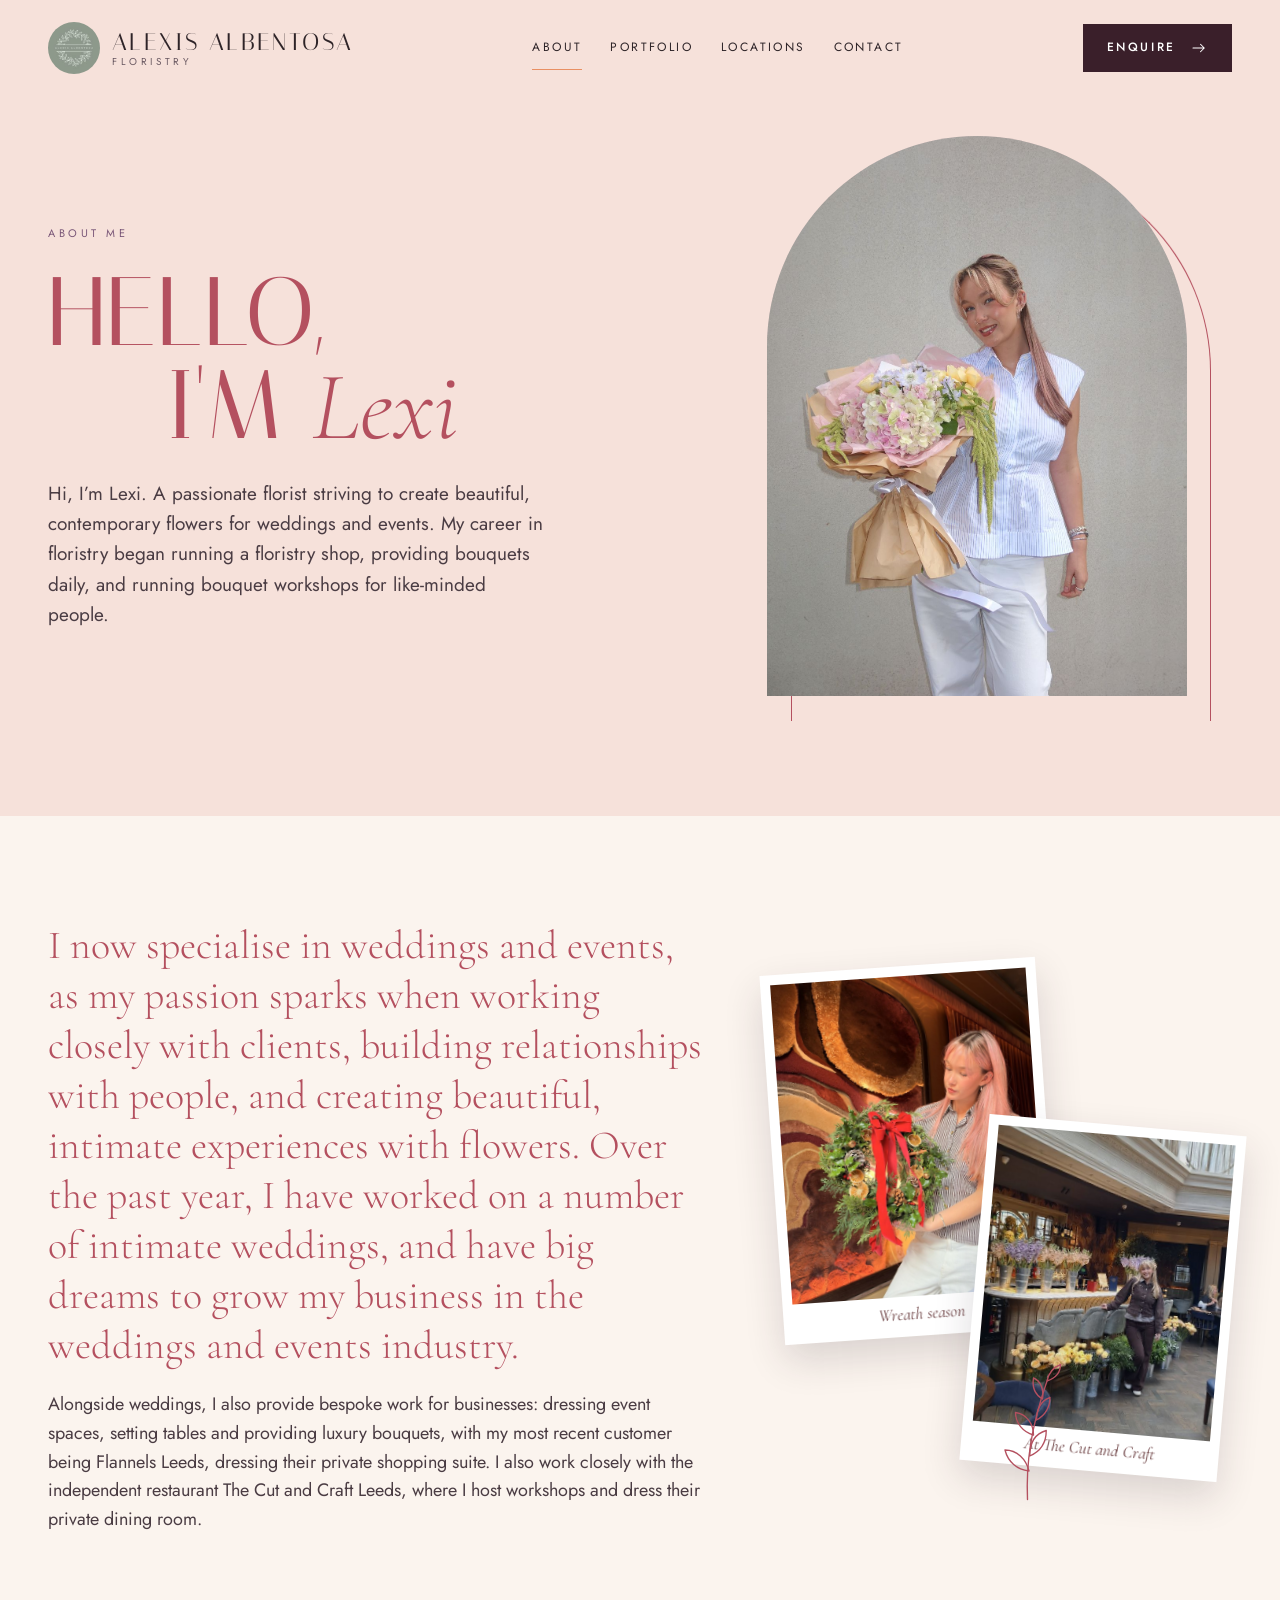
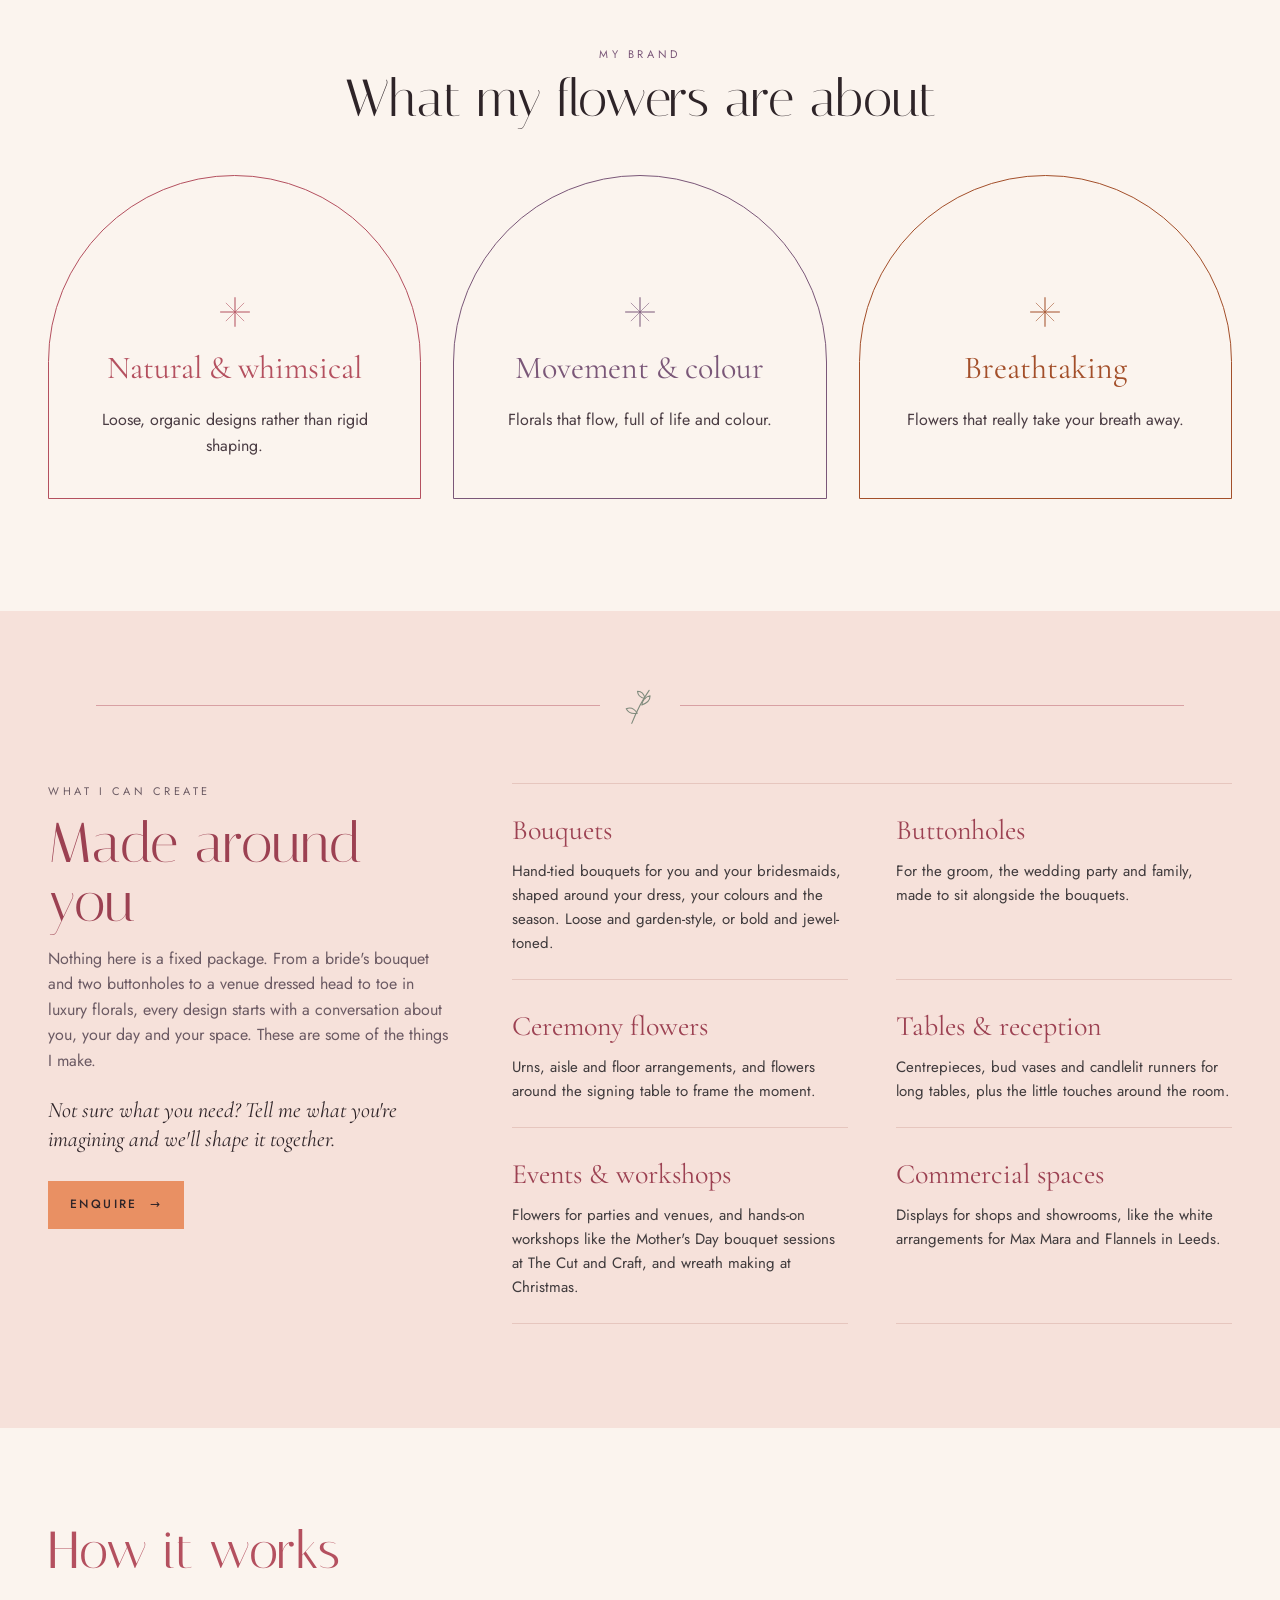
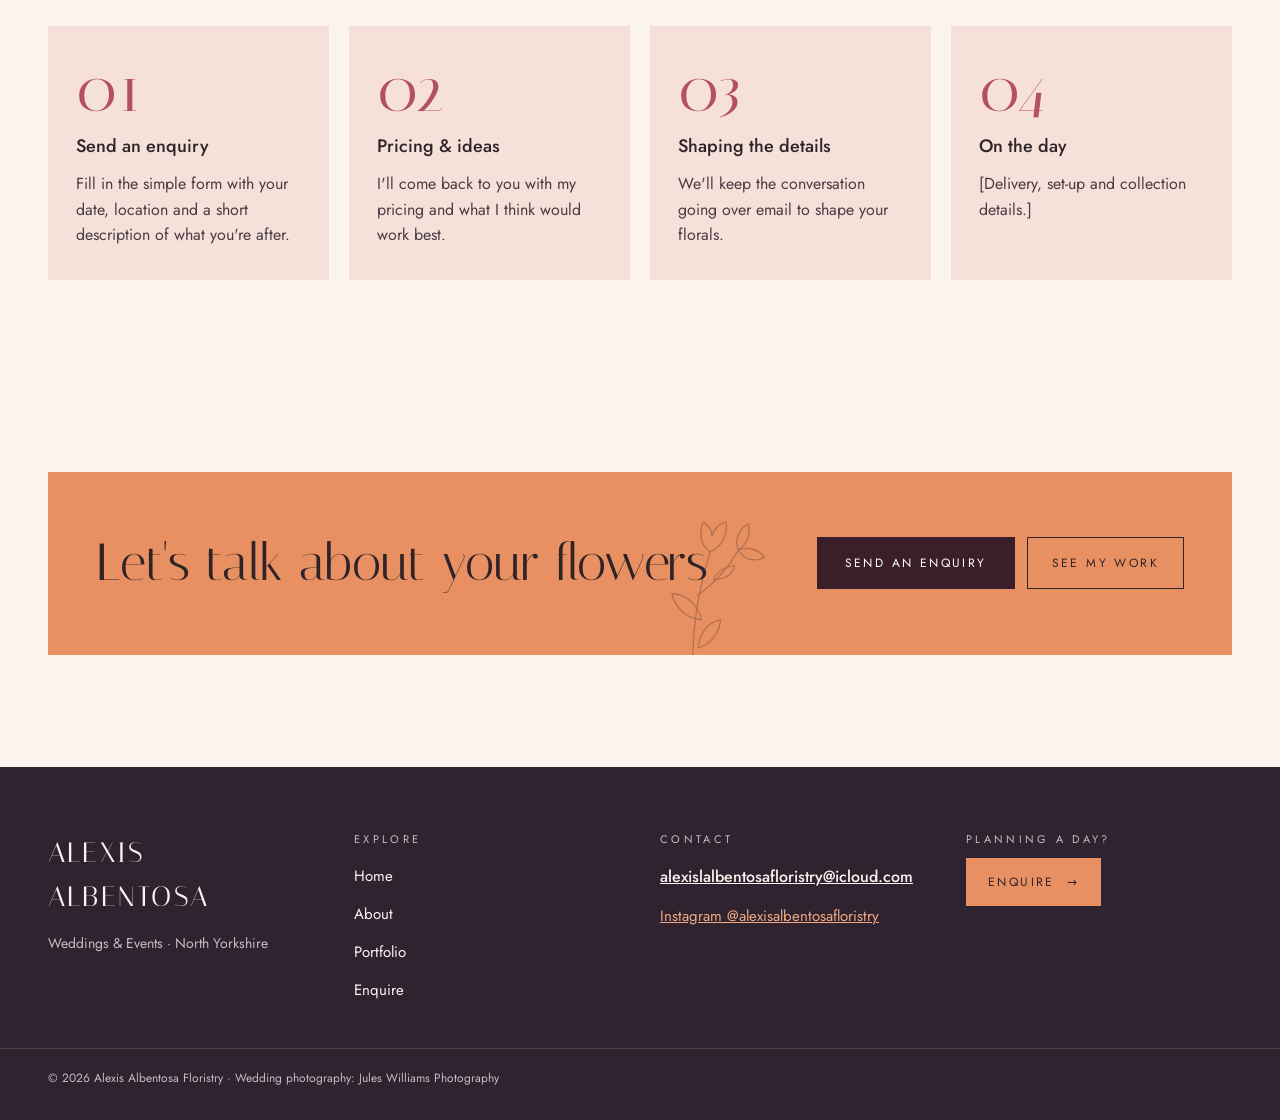
==== commit fd1bbc19: "Apply Lexi's changes: new bio and reviews, uncropped portfolio photos Rewrite the About story with L" ====
--- a/about.html
+++ b/about.html
@@ -3,16 +3,16 @@
 <head>
 <meta charset="utf-8">
 <meta name="viewport" content="width=device-width, initial-scale=1, viewport-fit=cover">
-<title>About Alexis — brand &amp; what I make</title>
-<meta name="description" content="Meet Alexis Albentosa: her story, her natural and whimsical style, what she creates and how working together works.">
+<title>About Lexi — brand &amp; what I make</title>
+<meta name="description" content="Meet Lexi, the florist behind Alexis Albentosa Floristry: her story, her style, what she creates and how working together works.">
 <link rel="icon" href="assets/img/logo.jpg">
 <link rel="preconnect" href="https://fonts.googleapis.com">
 <link rel="preconnect" href="https://fonts.gstatic.com" crossorigin>
 <link href="https://fonts.googleapis.com/css2?family=Italiana&amp;family=Cormorant+Garamond:ital,wght@0,300;0,400;0,500;1,300;1,400&amp;family=Jost:wght@400;500&amp;display=swap" rel="stylesheet">
-<link rel="stylesheet" href="assets/css/styles.css?v=2">
-<link rel="stylesheet" href="assets/css/motion.css?v=2">
-<script src="assets/js/motion.js?v=2"></script>
-<script src="assets/js/main.js?v=2" defer></script>
+<link rel="stylesheet" href="assets/css/styles.css?v=5">
+<link rel="stylesheet" href="assets/css/motion.css?v=5">
+<script src="assets/js/motion.js?v=5"></script>
+<script src="assets/js/main.js?v=5" defer></script>
 </head>
 <body data-page="about">
 <a class="skip-link" href="#main">Skip to content</a>
@@ -41,14 +41,14 @@
       <p class="eyebrow">About me</p>
       <h1 class="display about-title" data-reveal="lines">
         <span>Hello,</span>
-        <span class="end indent">I'm <em>Alexis</em></span>
+        <span class="end indent">I'm <em>Lexi</em></span>
       </h1>
-      <p class="lede" data-reveal>I've always known I had a love for flowers. My journey started when I came home from a long stint of travelling and decided I needed a career that fulfilled my creativity.</p>
+      <p class="lede" data-reveal>Hi, I’m Lexi. A passionate florist striving to create beautiful, contemporary flowers for weddings and events. My career in floristry began running a floristry shop, providing bouquets daily, and running bouquet workshops for like-minded people.</p>
     </div>
     <div class="portrait-wrap">
       <div class="portrait">
         <div class="portrait__frame" aria-hidden="true" data-parallax="0.06"></div>
-        <div class="photo arch tint-rose" data-bloom><img src="assets/img/photos/d16edcd1bd0f742bc64da8c0286dc173.jpg" alt="Alexis holding an oversized hand-tied bouquet" loading="lazy"></div>
+        <div class="photo arch tint-rose" data-bloom><img src="assets/img/photos/d16edcd1bd0f742bc64da8c0286dc173.jpg" alt="Lexi holding an oversized hand-tied bouquet" loading="lazy"></div>
       </div>
     </div>
   </section>
@@ -58,83 +58,21 @@
   <!-- STORY + BACKGROUND (tabs on phones, a timeline on desktop) -->
   <section class="container story">
     <div class="story__intro">
-      <p class="story__lead" data-reveal>I've experimented with all sorts of floristry styles, from classic elegant shaping to more wild, whimsical florals. Over time I've naturally found myself drawn to natural, whimsical designs. I'm all about movement, colour and florals that really take your breath away.</p>
-      <div class="polaroids" role="group" aria-label="Photos of Alexis at work">
+      <div class="story__text">
+        <p class="story__lead" data-reveal>I now specialise in weddings and events, as my passion sparks when working closely with clients, building relationships with people, and creating beautiful, intimate experiences with flowers. Over the past year, I have worked on a number of intimate weddings, and have big dreams to grow my business in the weddings and events industry.</p>
+        <p class="story__more" data-reveal>Alongside weddings, I also provide bespoke work for businesses: dressing event spaces, setting tables and providing luxury bouquets, with my most recent customer being Flannels Leeds, dressing their private shopping suite. I also work closely with the independent restaurant The Cut and Craft Leeds, where I host workshops and dress their private dining room.</p>
+      </div>
+      <div class="polaroids" role="group" aria-label="Photos of Lexi at work">
         <figure class="polaroid polaroid--a" data-parallax="0.03">
-          <div class="photo"><img src="assets/img/photos/d4f5a9ab42677315caf0d96b61931836.jpg" alt="Alexis holding a Christmas wreath with a red ribbon" loading="lazy"></div>
+          <div class="photo"><img src="assets/img/photos/d4f5a9ab42677315caf0d96b61931836.jpg" alt="Lexi holding a Christmas wreath with a red ribbon" loading="lazy"></div>
           <figcaption>Wreath season</figcaption>
         </figure>
         <figure class="polaroid polaroid--b" data-parallax="0.08">
-          <div class="photo"><img src="assets/img/photos/9e3b22141fc504bd6c6349dd900f5ee5.jpg" alt="Alexis at The Cut and Craft, surrounded by buckets of flowers" loading="lazy"></div>
+          <div class="photo"><img src="assets/img/photos/9e3b22141fc504bd6c6349dd900f5ee5.jpg" alt="Lexi at The Cut and Craft, surrounded by buckets of flowers" loading="lazy"></div>
           <figcaption>At The Cut and Craft</figcaption>
         </figure>
         <svg class="botanical" data-draw aria-hidden="true" width="70" height="116" viewBox="0 0 120 200" fill="none" stroke="#b4505f" stroke-width="1.8" stroke-linecap="round" stroke-linejoin="round"><path pathLength="1" d="M58 198C56 150 62 104 84 40"/><path pathLength="1" d="M60 160c-16-2-28-12-32-28 16 0 28 12 32 28z"/><path pathLength="1" d="M61 140c14-6 22-18 22-34-14 4-22 16-22 34z"/><path pathLength="1" d="M66 112c-14-4-24-16-24-30 14 2 24 14 24 30z"/><path pathLength="1" d="M70 92c12-6 18-18 18-30-12 4-18 16-18 30z"/><path pathLength="1" d="M78 64c-10-6-14-16-12-28 10 4 14 16 12 28z"/><path pathLength="1" d="M84 40c2-10 8-18 18-22 0 10-6 18-18 22z"/></svg>
       </div>
-    </div>
-
-    <div class="story__background">
-      <div class="story__head">
-        <svg class="botanical m-only" data-draw data-sway aria-hidden="true" width="64" height="106" viewBox="0 0 120 200" fill="none" stroke="#b4505f" stroke-width="2" stroke-linecap="round" stroke-linejoin="round"><path pathLength="1" d="M58 198C56 150 62 104 84 40"/><path pathLength="1" d="M60 160c-16-2-28-12-32-28 16 0 28 12 32 28z"/><path pathLength="1" d="M61 140c14-6 22-18 22-34-14 4-22 16-22 34z"/><path pathLength="1" d="M66 112c-14-4-24-16-24-30 14 2 24 14 24 30z"/><path pathLength="1" d="M70 92c12-6 18-18 18-30-12 4-18 16-18 30z"/><path pathLength="1" d="M78 64c-10-6-14-16-12-28 10 4 14 16 12 28z"/><path pathLength="1" d="M84 40c2-10 8-18 18-22 0 10-6 18-18 22z"/></svg>
-        <p class="eyebrow">My background</p>
-        <h2 class="h2" data-reveal>How I got here</h2>
-      </div>
-
-      <div class="tabs m-only" role="tablist" aria-label="My background" data-reveal>
-        <button type="button" class="tab" role="tab" id="tab-1" aria-controls="chapter-1" aria-label="Chapter 1">01</button>
-        <button type="button" class="tab" role="tab" id="tab-2" aria-controls="chapter-2" aria-label="Chapter 2">02</button>
-        <button type="button" class="tab" role="tab" id="tab-3" aria-controls="chapter-3" aria-label="Chapter 3">03</button>
-        <button type="button" class="tab" role="tab" id="tab-4" aria-controls="chapter-4" aria-label="Chapter 4">04</button>
-      </div>
-      <div class="tabpanels m-only">
-        <div class="tabpanel" role="tabpanel" id="chapter-1" aria-labelledby="tab-1">
-          <span class="tabpanel__kicker">Chapter 1</span>
-          <h3 class="h3">Finding flowers</h3>
-          <p>Home from travelling, I booked onto Joseph Massie's career course, which opened my eyes to the possibilities.</p>
-        </div>
-        <div class="tabpanel" role="tabpanel" id="chapter-2" aria-labelledby="tab-2" hidden>
-          <span class="tabpanel__kicker">Chapter 2</span>
-          <h3 class="h3">My own shop</h3>
-          <p>I jumped into owning a fast-growing, successful, 5-star rated floristry shop.</p>
-        </div>
-        <div class="tabpanel" role="tabpanel" id="chapter-3" aria-labelledby="tab-3" hidden>
-          <span class="tabpanel__kicker">Chapter 3</span>
-          <h3 class="h3">Going self-employed</h3>
-          <p>After lots of work and research, I left the shop to work for myself in weddings and events, my clear passion.</p>
-        </div>
-        <div class="tabpanel" role="tabpanel" id="chapter-4" aria-labelledby="tab-4" hidden>
-          <span class="tabpanel__kicker">Chapter 4 · The last three years</span>
-          <h3 class="h3">Learning &amp; growing</h3>
-          <p>I completed a specialised 3D course at Leeds Arts University, spent a year travelling and creating, then a year growing my business and my floristry skill set.</p>
-        </div>
-        <button type="button" class="text-btn" data-tab-next>Next chapter →</button>
-      </div>
-
-      <ol class="timeline d-only">
-        <li data-reveal>
-          <span class="timeline__dot" aria-hidden="true"></span>
-          <span class="timeline__num">01</span>
-          <h3 class="h3">Finding flowers</h3>
-          <p>Home from travelling, I booked onto Joseph Massie's career course, which opened my eyes to the possibilities.</p>
-        </li>
-        <li data-reveal>
-          <span class="timeline__dot" aria-hidden="true" style="background: var(--Purple)"></span>
-          <span class="timeline__num">02</span>
-          <h3 class="h3">My own shop</h3>
-          <p>I jumped into owning a fast-growing, successful, 5-star rated floristry shop.</p>
-        </li>
-        <li data-reveal>
-          <span class="timeline__dot" aria-hidden="true" style="background: var(--peach)"></span>
-          <span class="timeline__num">03</span>
-          <h3 class="h3">Going self-employed</h3>
-          <p>After lots of work and research, I left the shop to work for myself in weddings and events, my clear passion.</p>
-        </li>
-        <li data-reveal>
-          <span class="timeline__dot" aria-hidden="true" style="background: var(--matteGreen)"></span>
-          <span class="timeline__num">04</span>
-          <h3 class="h3">Learning &amp; growing</h3>
-          <p>Over the last three years: a specialised 3D course at Leeds Arts University, a year travelling and creating, then a year growing my business and skill set.</p>
-        </li>
-      </ol>
     </div>
   </section>
 
--- a/assets/css/styles.css
+++ b/assets/css/styles.css
@@ -268,7 +268,7 @@
 
 /* ---------- Carousels ---------- */
 .track {
-  position: relative; display: flex; gap: 14px; overflow-x: auto;
+  position: relative; display: flex; gap: 14px; overflow-x: auto; overflow-y: hidden;
   scroll-snap-type: x mandatory; scrollbar-width: none; overscroll-behavior-x: contain;
 }
 .track::-webkit-scrollbar { display: none; }
@@ -556,7 +556,8 @@
 /* Story */
 .story { max-width: 860px; padding-top: 64px; padding-bottom: 56px; display: flex; flex-direction: column; gap: 24px; }
 .story__intro { display: flex; flex-wrap: wrap; align-items: center; gap: 40px 64px; }
-.story__lead { flex: 1 1 380px; min-width: 0; font-family: var(--font-serif); font-weight: 300; font-size: 28px; line-height: 1.25; color: var(--rose); }
+.story__text { flex: 1 1 380px; min-width: 0; display: flex; flex-direction: column; gap: 20px; }
+.story__lead { font-family: var(--font-serif); font-weight: 300; font-size: 28px; line-height: 1.25; color: var(--rose); }
 .polaroids { flex: 1 1 300px; min-width: 0; position: relative; height: 390px; max-width: 460px; width: 100%; margin: 0 auto; }
 .polaroid {
   position: absolute; margin: 0; padding: 10px 10px 40px;
@@ -567,39 +568,13 @@
 .polaroid .photo { aspect-ratio: 4 / 5; background: var(--tint-rose); }
 .polaroid figcaption { position: absolute; left: 0; right: 0; bottom: 9px; text-align: center; font-family: var(--font-serif); font-style: italic; font-size: 17px; color: #6b3f41; }
 .polaroids .botanical { left: 44%; bottom: -26px; z-index: 3; width: 70px; height: 116px; }
-.story__background { display: flex; flex-direction: column; gap: 24px; }
-.story__head { position: relative; display: flex; flex-direction: column; gap: 8px; padding-top: 16px; }
-.story__head .botanical { right: 0; bottom: -4px; }
-
-.tabs { display: grid; grid-template-columns: repeat(4, minmax(0, 1fr)); border-bottom: 1px solid #e3cfc5; }
-.tab {
-  min-height: 56px; padding: 8px 4px; border: none; border-bottom: 2px solid transparent; margin-bottom: -1px;
-  background: transparent; font-family: var(--font-display); font-size: 26px; cursor: pointer; color: var(--muted);
-}
-.tab[aria-selected="true"] { border-bottom-color: var(--rose); color: var(--rose); }
-.tabpanels { min-height: 150px; display: flex; flex-direction: column; gap: 12px; }
-.tabpanel { display: flex; flex-direction: column; gap: 6px; }
-.tabpanel__kicker { font-size: 10px; letter-spacing: 0.24em; text-transform: uppercase; color: var(--Purple); }
-.tabpanel .h3 { color: var(--rose); }
-.tabpanel p { color: var(--body); }
-.text-btn {
-  align-self: flex-start; min-height: 44px; padding: 0; border: none; background: transparent; cursor: pointer;
-  font-size: 11px; letter-spacing: 0.24em; text-transform: uppercase; color: var(--ink);
-}
-
-.timeline { margin: 0; padding: 0; list-style: none; display: grid; grid-template-columns: repeat(4, minmax(0, 1fr)); gap: 36px; border-top: 1px solid #e3cfc5; }
-.timeline li { position: relative; padding-top: 32px; display: flex; flex-direction: column; gap: 10px; }
-.timeline__dot { position: absolute; top: -7px; left: 0; width: 13px; height: 13px; border-radius: 50%; background: var(--rose); }
-.timeline__num { font-family: var(--font-display); font-size: 40px; line-height: 1; color: var(--rose); }
-.timeline p { color: var(--body); }
-
+.story__more { font-size: 17px; color: var(--body); }
 @media (min-width: 1024px) {
   .story { max-width: 1280px; padding-top: 104px; padding-bottom: 88px; gap: 96px; }
   .story__lead { font-size: 40px; }
   .polaroids { height: 480px; }
   .polaroids .botanical { left: 46%; bottom: -34px; width: 90px; height: 150px; }
-  .story__background { gap: 40px; }
-  .story__head { gap: 10px; padding-top: 0; }
+  .story__more { font-size: 18px; }
 }
 
 /* Values */
@@ -707,7 +682,7 @@
 
 .portfolio { padding-top: 36px; padding-bottom: 56px; display: flex; flex-direction: column; gap: 20px; }
 .portfolio__tools { display: flex; flex-wrap: wrap; align-items: center; justify-content: space-between; gap: 12px; }
-.filters { display: flex; gap: 6px; overflow-x: auto; scrollbar-width: none; max-width: 100%; }
+.filters { display: flex; gap: 6px; overflow-x: auto; overflow-y: hidden; scrollbar-width: none; max-width: 100%; }
 .filters::-webkit-scrollbar { display: none; }
 .filter {
   flex: 0 0 auto; min-height: 44px; padding: 0 16px; border-radius: 999px; cursor: pointer;
@@ -728,22 +703,21 @@
 
 .work-track { position: relative; }
 .work-track.is-swipe {
-  display: flex; align-items: flex-start; gap: 12px; overflow-x: auto;
+  display: flex; align-items: flex-start; gap: 12px; overflow-x: auto; overflow-y: hidden;
   scroll-snap-type: x mandatory; scrollbar-width: none; overscroll-behavior-x: contain;
 }
 .work-track.is-swipe::-webkit-scrollbar { display: none; }
-.work-track.is-grid { display: grid; grid-template-columns: repeat(auto-fill, minmax(110px, 1fr)); gap: 12px; padding-bottom: 40px; }
-.work-track.is-desk { display: grid; grid-template-columns: repeat(5, minmax(0, 1fr)); gap: 20px; align-items: start; padding-bottom: 48px; }
-.work-item { margin: 0; aspect-ratio: 3 / 4.6; border-radius: 999px; }
-.work-item.is-arch { border-radius: var(--arch); }
+/* Portfolio photos show whole, at their own shape (aspect-ratio is set per photo from the gallery data) */
+.work-track.is-grid { columns: 2; column-gap: 12px; padding-bottom: 40px; }
+.work-track.is-desk { columns: 5; column-gap: 20px; padding-bottom: 48px; }
+.work-item { margin: 0; aspect-ratio: 3 / 4; border-radius: var(--box-shape); }
 .work-item[data-cat="Weddings"] { background: var(--tint-rose); }
 .work-item[data-cat="Events"] { background: var(--tint-citrus); }
 .work-item[data-cat="Commercial"] { background: var(--tint-lilac); }
-.is-swipe .work-item { flex: 0 0 min(64%, 280px); scroll-snap-align: start; }
-.is-swipe .work-item.is-drop { margin-top: 40px; }
-.is-grid .work-item.is-drop { transform: translateY(32px); }
-.is-desk .is-drop { transform: translateY(48px); }
-.work-icon { margin: 0; aspect-ratio: 3 / 4.6; display: flex; flex-direction: column; gap: 18px; align-items: center; justify-content: center; }
+.is-swipe .work-item { flex: 0 0 auto; height: min(110vw, 440px); scroll-snap-align: start; }
+.is-grid > *, .is-desk > * { break-inside: avoid; margin-bottom: 12px; }
+.is-desk > * { margin-bottom: 20px; }
+.work-icon { margin: 0; aspect-ratio: 3 / 4; display: flex; flex-direction: column; gap: 18px; align-items: center; justify-content: center; }
 .work-icon svg { width: 58%; height: auto; overflow: visible; }
 .work-icon p { max-width: 92%; text-align: center; font-family: var(--font-serif); font-style: italic; font-size: 20px; line-height: 1.3; }
 
@@ -753,25 +727,6 @@
   .filters { flex-wrap: wrap; gap: 8px; overflow: visible; }
   .filter { padding: 0 20px; letter-spacing: 0.14em; }
   .portfolio__more { min-height: 52px; padding: 0 30px; letter-spacing: 0.2em; }
-}
-
-/* In the details */
-.details { padding-top: 56px; padding-bottom: 56px; display: flex; flex-direction: column; gap: 22px; }
-.details__head { display: flex; align-items: flex-end; justify-content: space-between; gap: 12px; }
-.details__head .h2 { line-height: 1.08; }
-.story-card { flex: 0 0 min(86%, 520px); display: flex; flex-direction: column; gap: 14px; }
-.story-card__pics { display: grid; grid-template-columns: repeat(2, minmax(0, 1fr)); gap: 12px; align-items: start; }
-.story-card__pics .photo { aspect-ratio: 3 / 4.2; }
-.story-card__pics .photo:nth-child(2) { margin-top: 36px; }
-.story-card .h3 { line-height: 1.1; }
-.story-card p { color: var(--body); }
-@media (min-width: 1024px) {
-  .details { padding-top: 96px; padding-bottom: 96px; gap: 48px; }
-  .details__head .h2 { line-height: 1.05; }
-  .details .track { grid-template-columns: repeat(3, minmax(0, 1fr)); gap: 36px; }
-  .story-card { gap: 16px; }
-  .story-card__pics .photo:nth-child(2) { margin-top: 44px; }
-  .story-card .h3 { font-size: 30px; }
 }
 
 /* Brands */
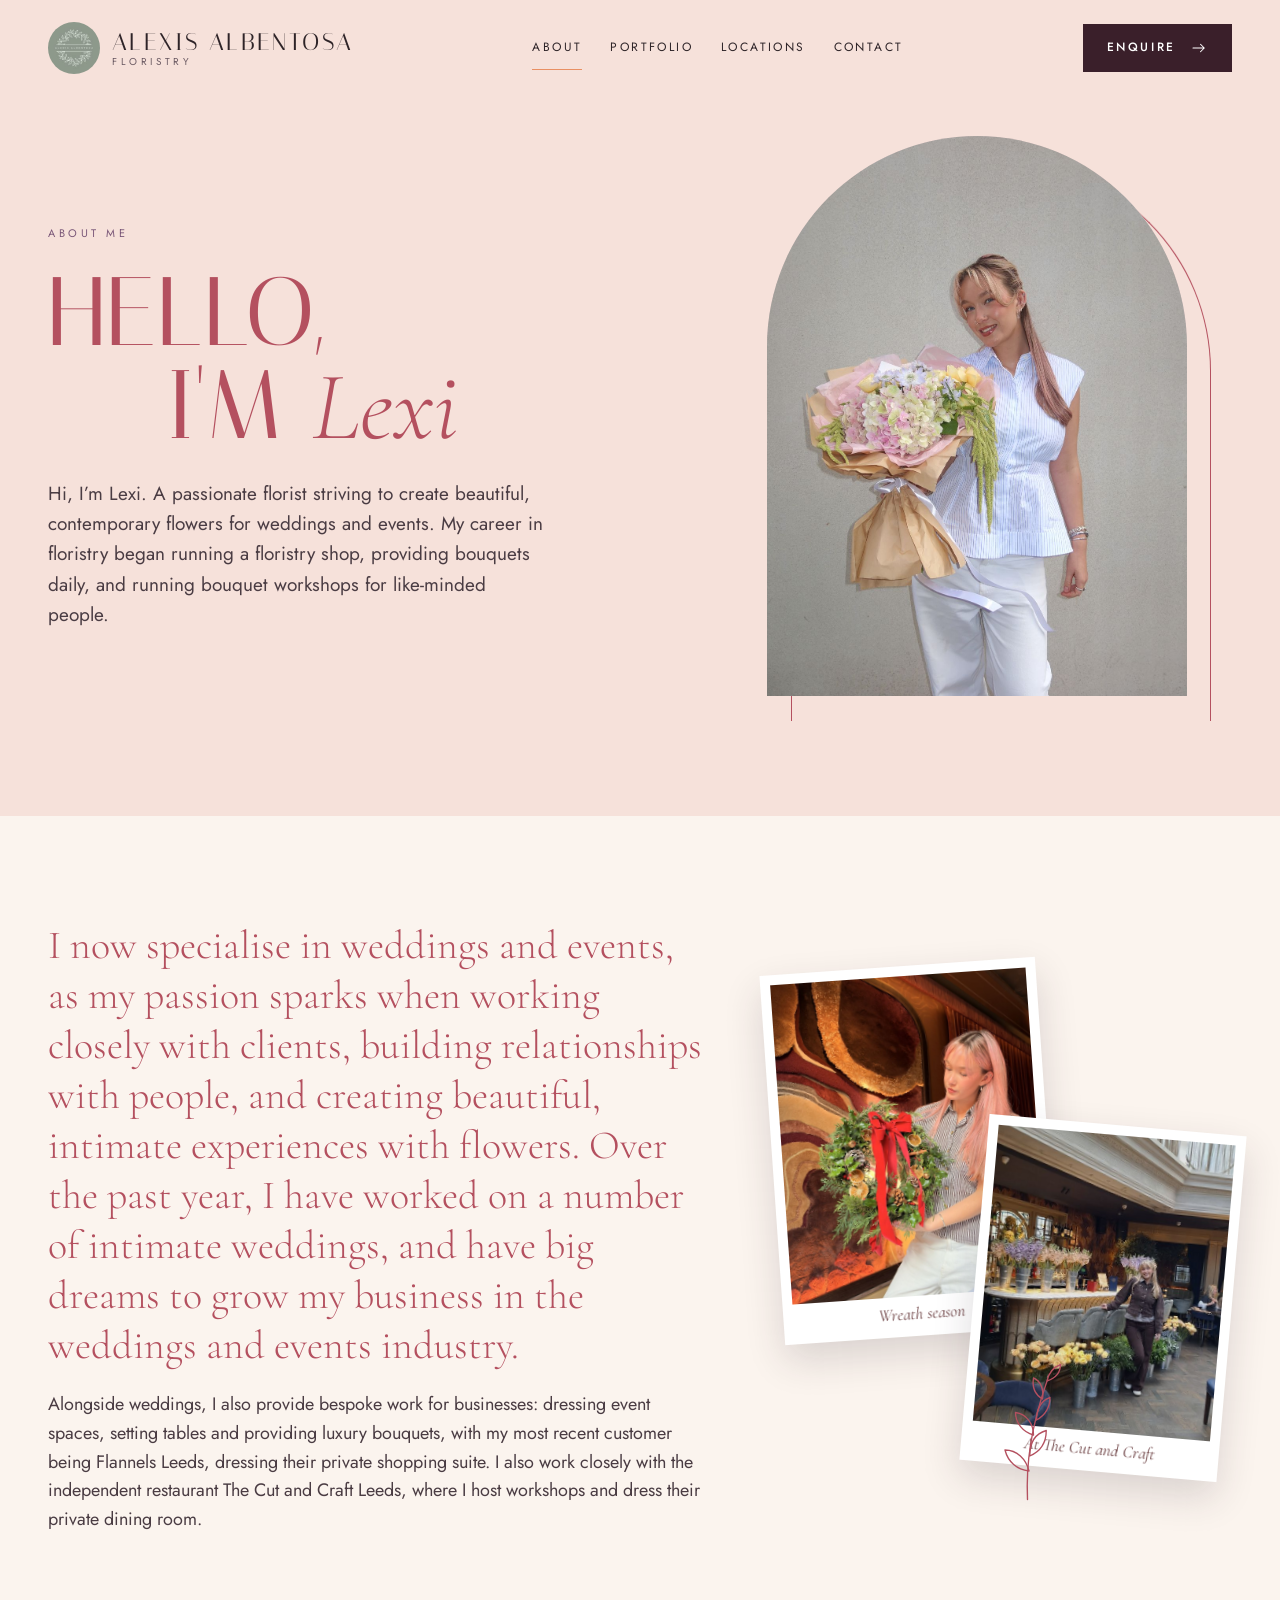
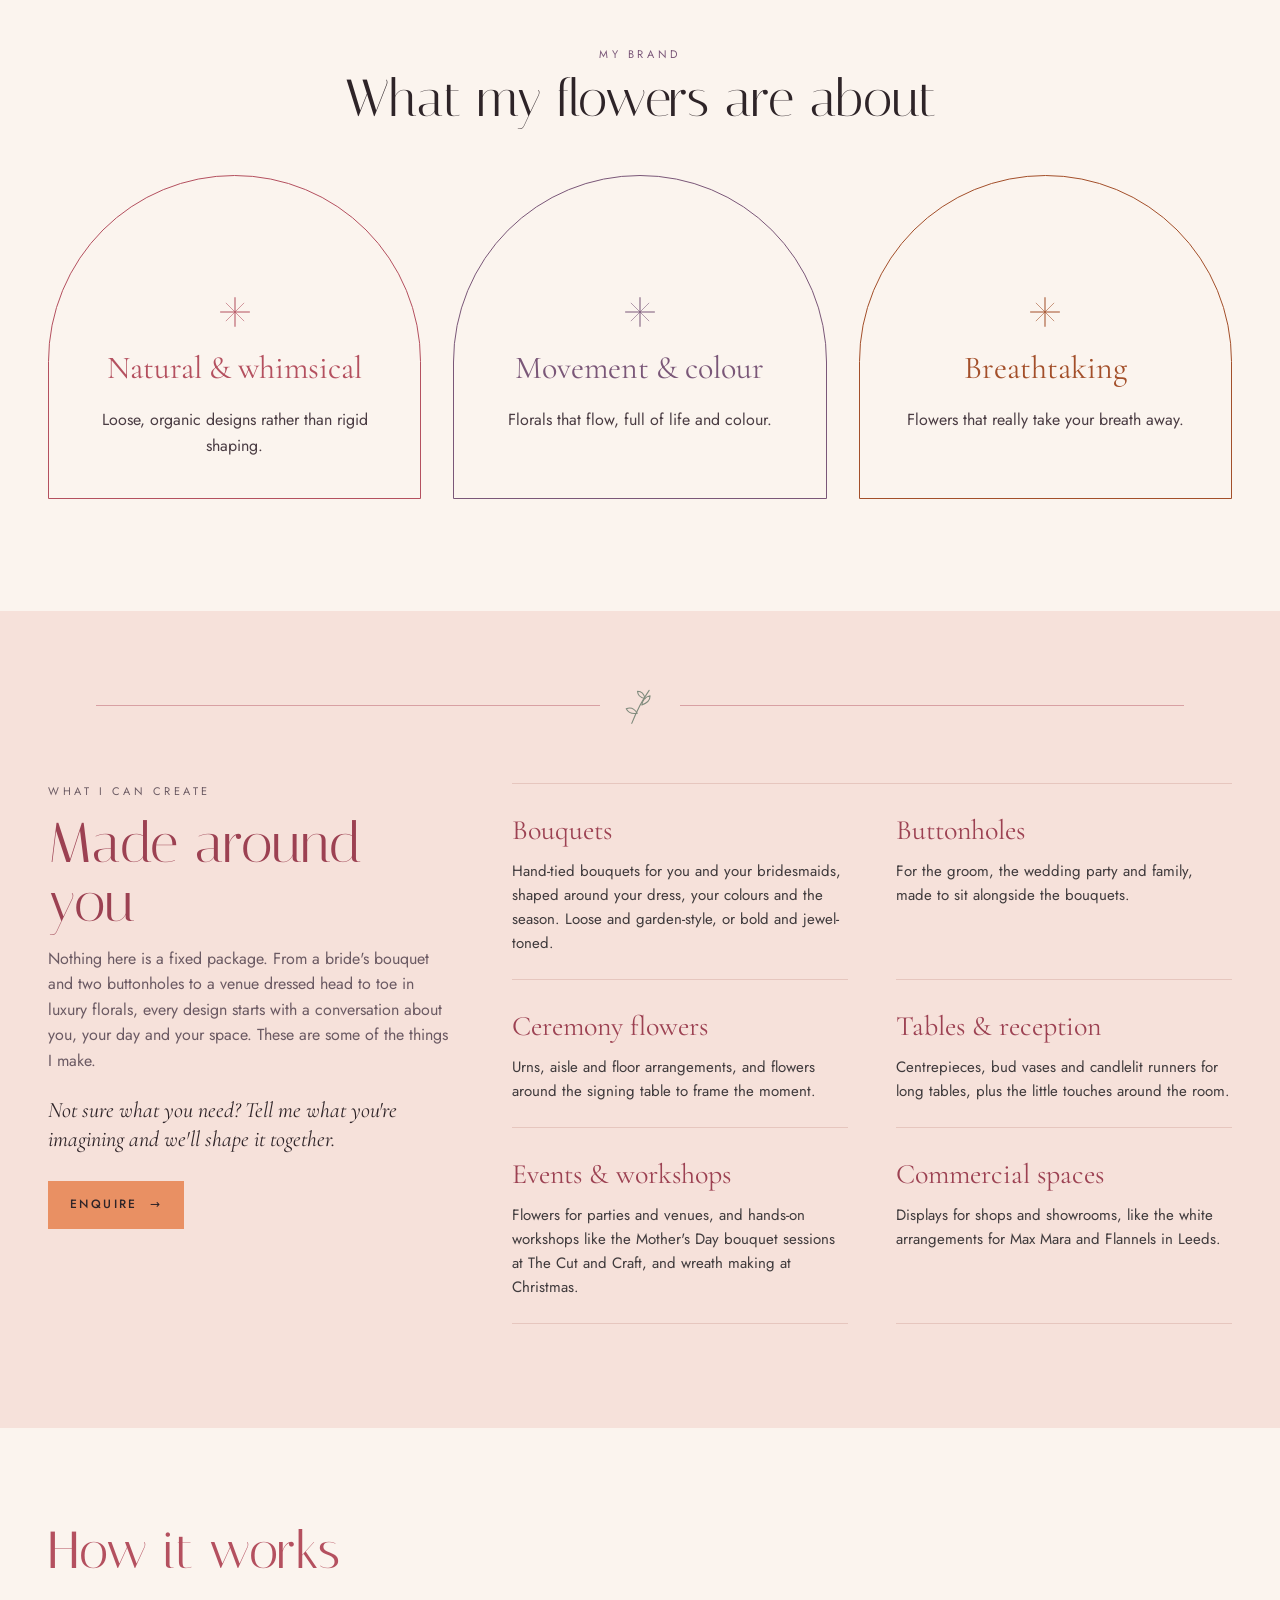
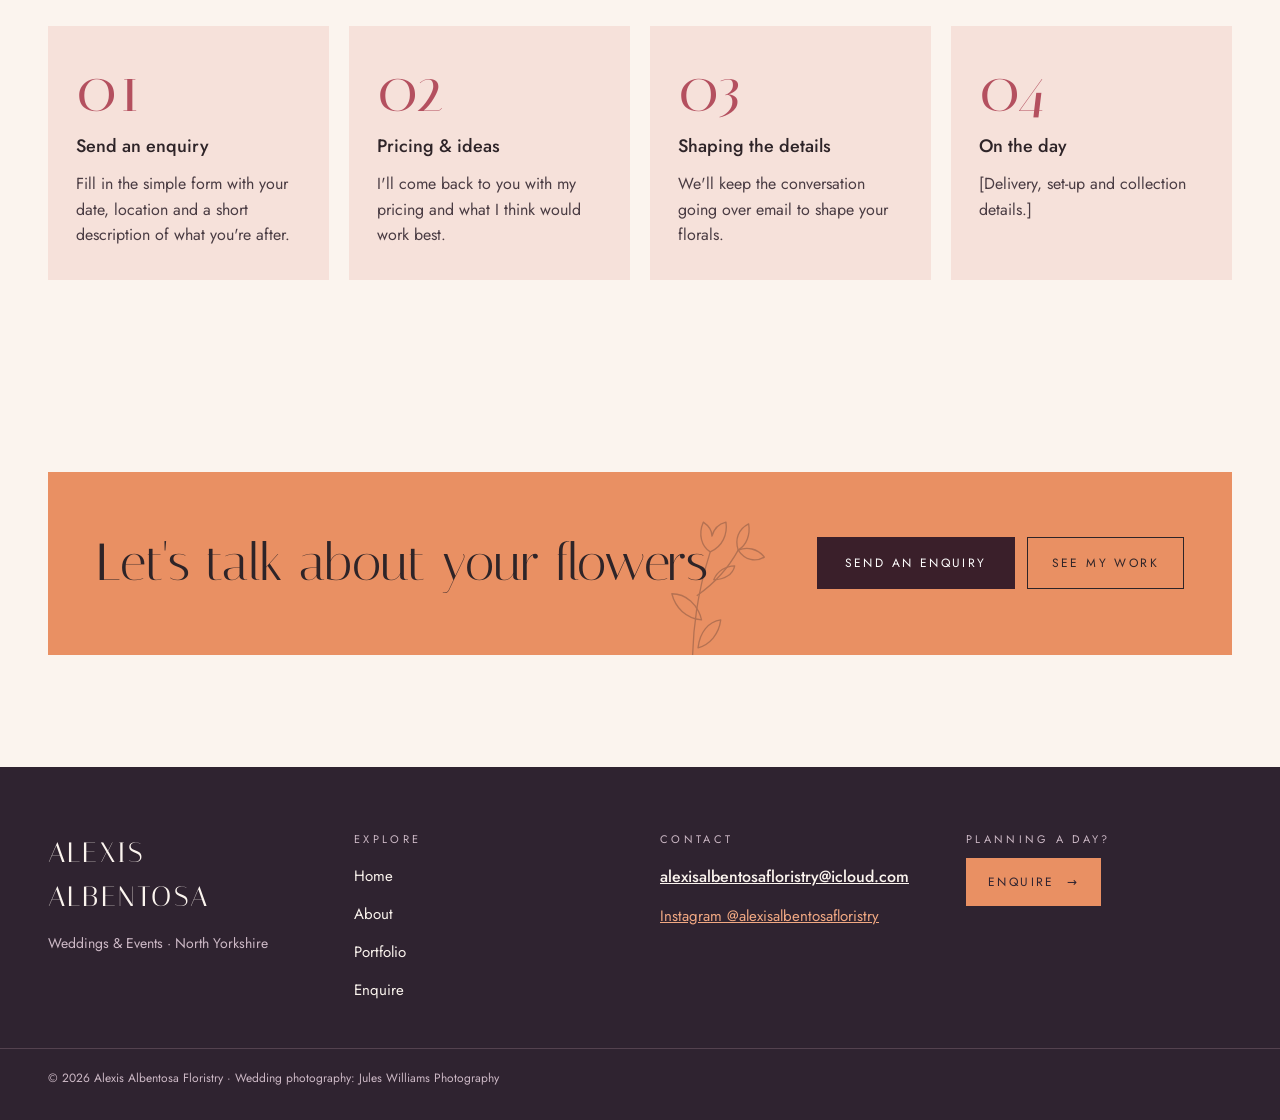
==== commit 99c29ccb: "Fix Lexi's email address Co-Authored-By: Claude Opus 5.5 <noreply@anthropic.com>" ====
--- a/about.html
+++ b/about.html
@@ -9,10 +9,10 @@
 <link rel="preconnect" href="https://fonts.googleapis.com">
 <link rel="preconnect" href="https://fonts.gstatic.com" crossorigin>
 <link href="https://fonts.googleapis.com/css2?family=Italiana&amp;family=Cormorant+Garamond:ital,wght@0,300;0,400;0,500;1,300;1,400&amp;family=Jost:wght@400;500&amp;display=swap" rel="stylesheet">
-<link rel="stylesheet" href="assets/css/styles.css?v=5">
-<link rel="stylesheet" href="assets/css/motion.css?v=5">
-<script src="assets/js/motion.js?v=5"></script>
-<script src="assets/js/main.js?v=5" defer></script>
+<link rel="stylesheet" href="assets/css/styles.css?v=8">
+<link rel="stylesheet" href="assets/css/motion.css?v=8">
+<script src="assets/js/motion.js?v=8"></script>
+<script src="assets/js/main.js?v=8" defer></script>
 </head>
 <body data-page="about">
 <a class="skip-link" href="#main">Skip to content</a>
@@ -226,7 +226,7 @@
     </nav>
     <div class="site-footer__contact">
       <span class="site-footer__label">Contact</span>
-      <a class="site-footer__email" href="mailto:alexislalbentosafloristry@icloud.com">alexislalbentosafloristry@icloud.com</a>
+      <a class="site-footer__email" href="mailto:alexisalbentosafloristry@icloud.com">alexisalbentosafloristry@icloud.com</a>
       <a class="site-footer__social" href="https://www.instagram.com/alexisalbentosafloristry/" target="_blank" rel="noopener">Instagram @alexisalbentosafloristry</a>
     </div>
     <div class="site-footer__cta d-only">
--- a/assets/css/styles.css
+++ b/assets/css/styles.css
@@ -161,7 +161,7 @@
 
 /* ---------- Photos & shapes ---------- */
 .photo { position: relative; overflow: hidden; background: var(--tint-peach); }
-.photo img { position: absolute; inset: 0; width: 100%; height: 100%; object-fit: cover; }
+.photo img, .photo video { position: absolute; inset: 0; width: 100%; height: 100%; object-fit: cover; }
 .arch { border-radius: var(--arch); }
 .pill { border-radius: 999px; }
 .tint-peach { background: var(--tint-peach); }
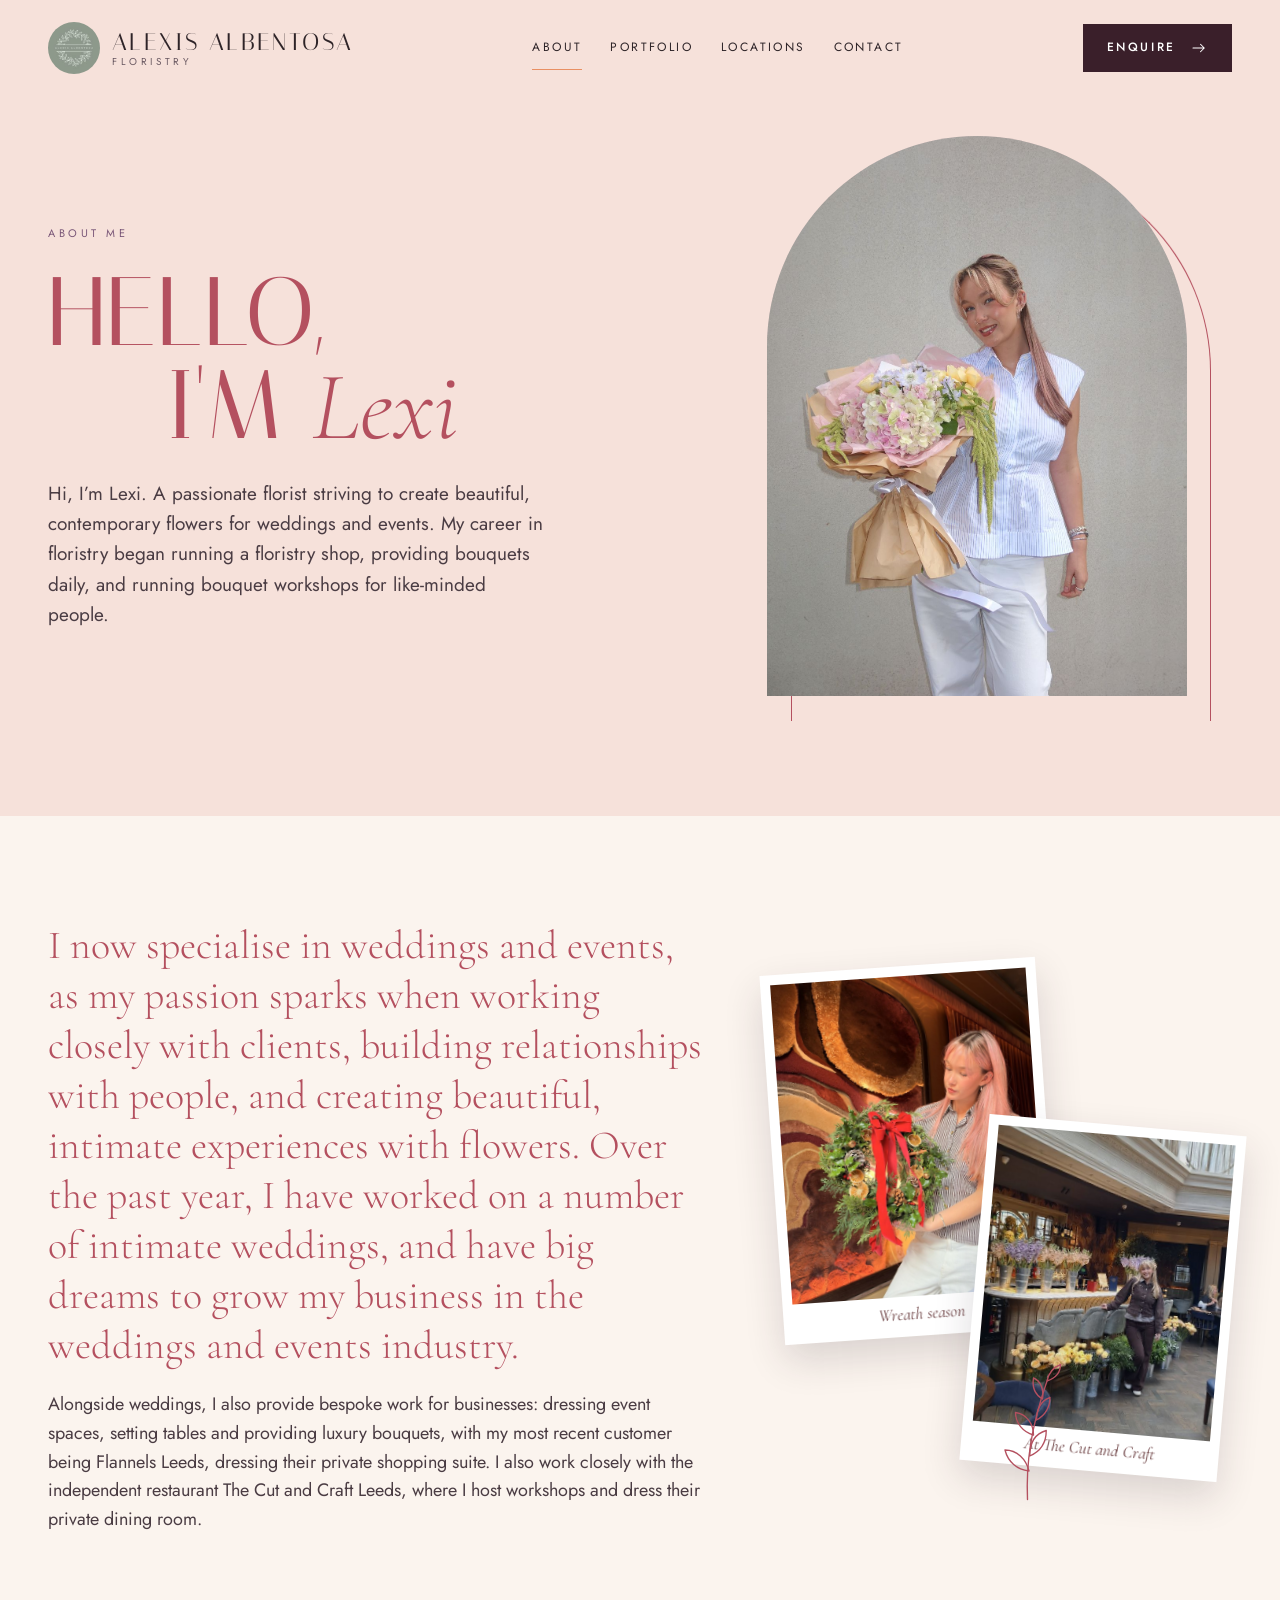
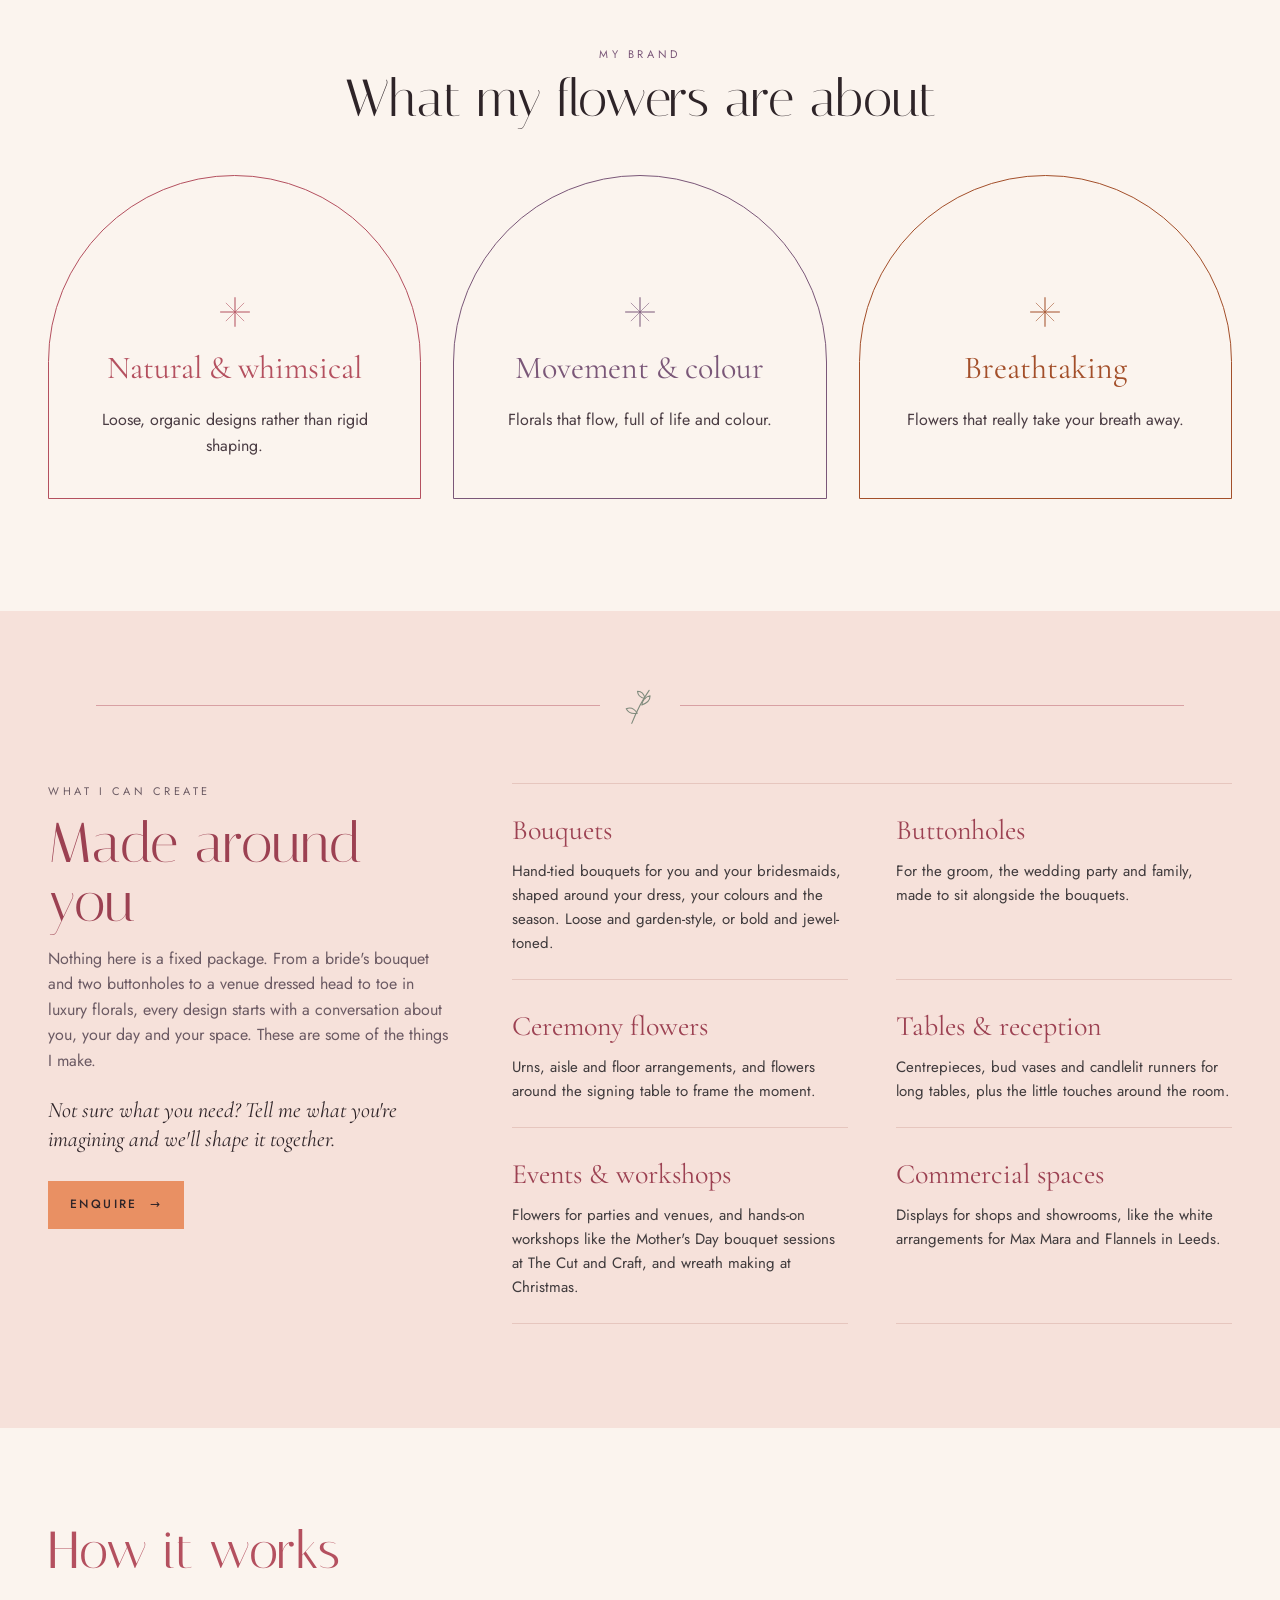
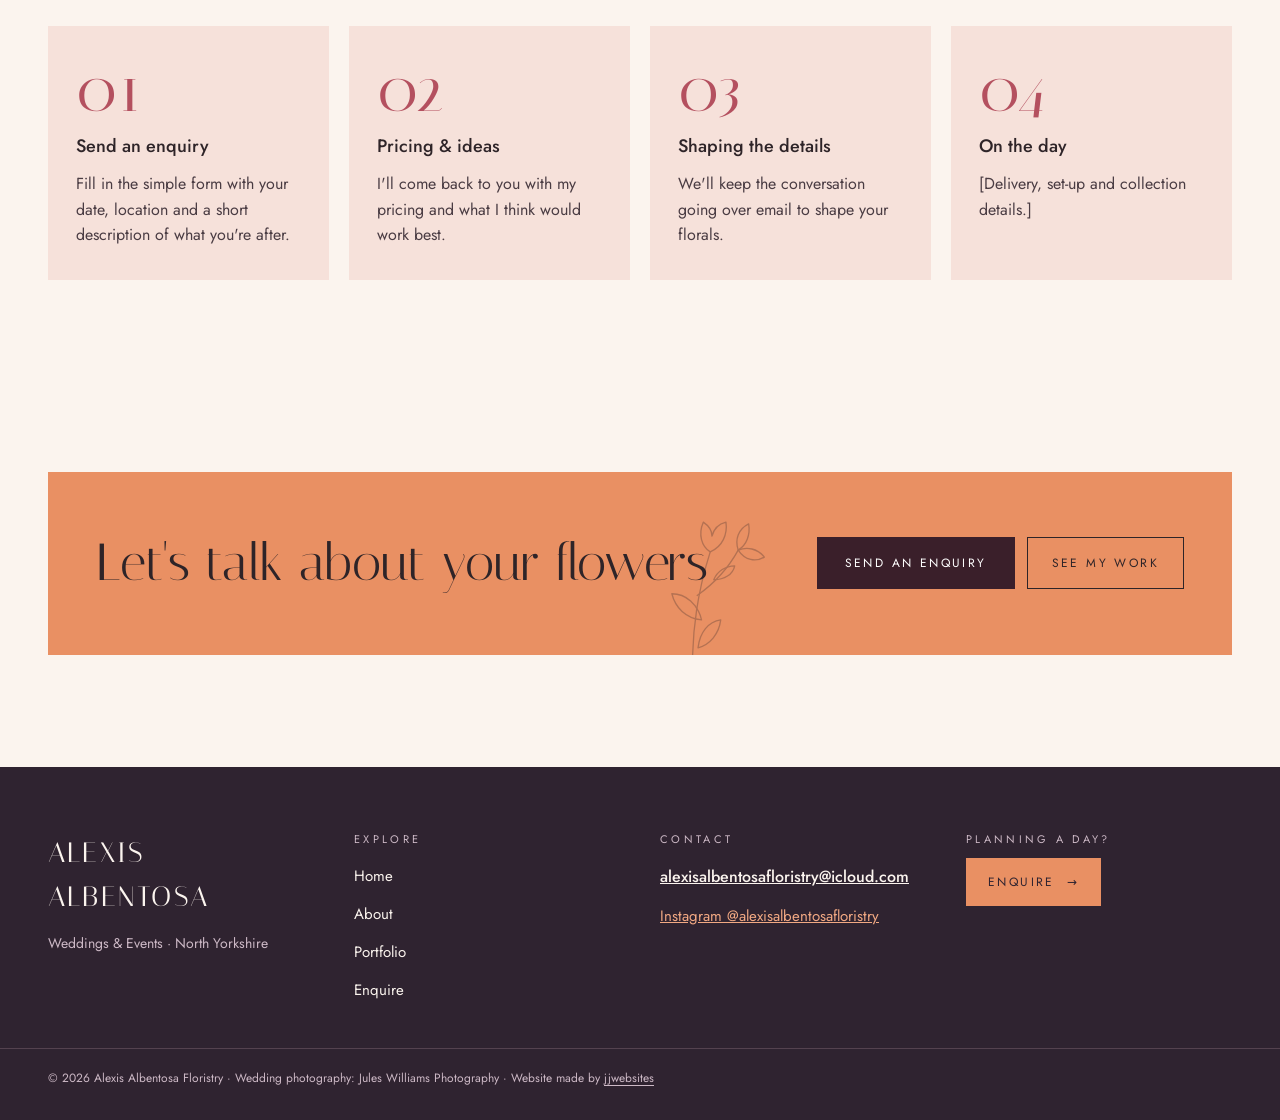
==== commit e00eca79: "Credit jjwebsites in the footer Co-Authored-By: Claude Opus 5.5 <noreply@anthropic.com>" ====
--- a/about.html
+++ b/about.html
@@ -9,10 +9,10 @@
 <link rel="preconnect" href="https://fonts.googleapis.com">
 <link rel="preconnect" href="https://fonts.gstatic.com" crossorigin>
 <link href="https://fonts.googleapis.com/css2?family=Italiana&amp;family=Cormorant+Garamond:ital,wght@0,300;0,400;0,500;1,300;1,400&amp;family=Jost:wght@400;500&amp;display=swap" rel="stylesheet">
-<link rel="stylesheet" href="assets/css/styles.css?v=8">
-<link rel="stylesheet" href="assets/css/motion.css?v=8">
-<script src="assets/js/motion.js?v=8"></script>
-<script src="assets/js/main.js?v=8" defer></script>
+<link rel="stylesheet" href="assets/css/styles.css?v=10">
+<link rel="stylesheet" href="assets/css/motion.css?v=10">
+<script src="assets/js/motion.js?v=10"></script>
+<script src="assets/js/main.js?v=10" defer></script>
 </head>
 <body data-page="about">
 <a class="skip-link" href="#main">Skip to content</a>
@@ -234,7 +234,7 @@
       <a class="btn" href="enquire.html">Enquire <span aria-hidden="true">→</span></a>
     </div>
   </div>
-  <p class="site-footer__copy">© 2026 Alexis Albentosa Floristry · Wedding photography: Jules Williams Photography<span class="m-only"> · Weddings &amp; Events · North Yorkshire</span></p>
+  <p class="site-footer__copy">© 2026 Alexis Albentosa Floristry · Wedding photography: Jules Williams Photography<span class="m-only"> · Weddings &amp; Events · North Yorkshire</span> · Website made by <a class="site-footer__credit" href="https://jjwebsites.co.uk">jjwebsites</a></p>
 </footer>
 
 <!-- MENU DRAWER (phones and tablets) -->
--- a/assets/css/styles.css
+++ b/assets/css/styles.css
@@ -335,6 +335,7 @@
 .site-footer__cta { display: flex; flex-direction: column; gap: 10px; }
 .site-footer__cta .btn { align-self: flex-start; background: var(--peach); color: var(--plum); padding: 0 22px; letter-spacing: 0.2em; }
 .site-footer__copy { margin: 0; padding: 0 20px 24px; text-align: center; font-size: 12px; color: var(--lilac); }
+.site-footer__credit { color: inherit; text-underline-offset: 3px; }
 
 @media (min-width: 1024px) {
   .site-footer__inner {
